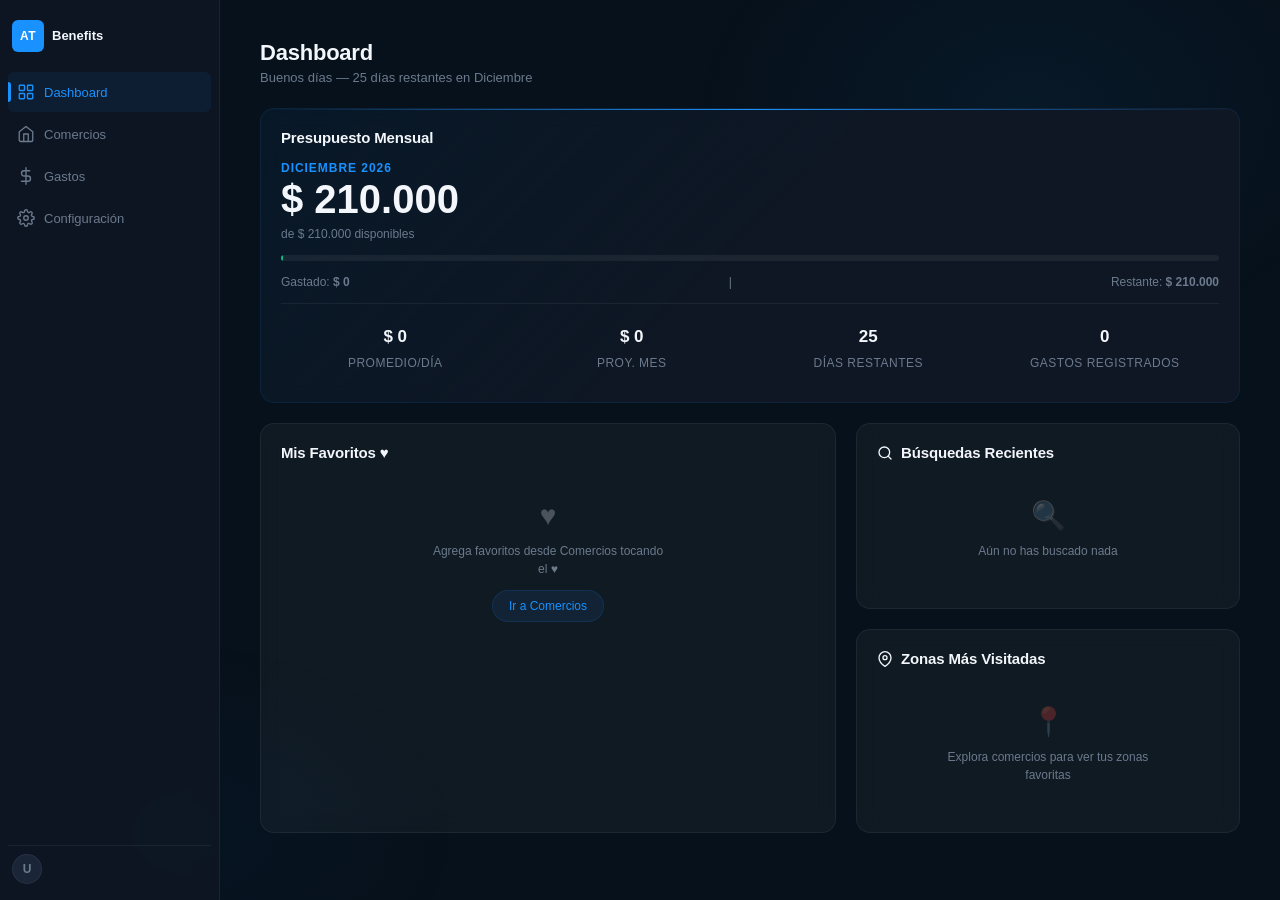
==== index.html @ c9178f37 "feat: unified layout + internal composition improvements - Global wrapper: .section__inner at 1600px" ====
<!DOCTYPE html>
<html lang="es" data-theme="dark">
<head>
<meta charset="UTF-8">
<meta name="viewport" content="width=device-width, initial-scale=1.0">
<title>ATT Benefit Program — Dashboard</title>
<meta name="description" content="Directorio de comercios y control de gastos del programa de beneficios AT&T Argentina — EdenRed">
<meta name="theme-color" content="#07111B">
<meta name="color-scheme" content="dark light">

<!-- CSS -->
<link rel="stylesheet" href="css/variables.css?v=14">
<link rel="stylesheet" href="css/base.css?v=14">
<link rel="stylesheet" href="css/nav.css?v=11">
<link rel="stylesheet" href="css/comercios.css?v=14">
<link rel="stylesheet" href="css/dashboard.css?v=18">
<link rel="stylesheet" href="css/gastos.css?v=19">
<link rel="stylesheet" href="css/config.css?v=19">
</head>
<body>

<!-- Skip Link -->
<a href="#main-content" class="sr-only" style="position:absolute;top:-40px;left:0;background:var(--accent);color:#fff;padding:8px 16px;z-index:1000;border-radius:0 0 8px 0;transition:top .2s" onfocus="this.style.top='0'" onblur="this.style.top='-40px'">Saltar al contenido</a>

<!-- ======== TOP NAVIGATION ======== -->
<header id="top-nav" class="top-nav" role="banner"></header>

<!-- ======== MAIN CONTENT ======== -->
<main id="main-content" class="main-content">

  <!-- ======== SECTION: DASHBOARD ======== -->
  <section id="section-dashboard" class="section fade-hide" role="tabpanel" aria-label="Dashboard">
    <div class="section__inner" id="dashboard-content">
      <!-- Rendered by dashboard.js -->
    </div>
  </section>

  <!-- ======== SECTION: COMERCIOS ======== -->
  <section id="section-comercios" class="section fade-hide" role="tabpanel" aria-label="Comercios">
    <div class="section__inner" id="comercios-content">
      <!-- Rendered by comercios.js -->
    </div>
  </section>

  <!-- ======== SECTION: GASTOS ======== -->
  <section id="section-gastos" class="section fade-hide" role="tabpanel" aria-label="Gastos">
    <div class="section__inner" id="gastos-content">
      <!-- Rendered by gastos.js -->
    </div>
  </section>

  <!-- ======== SECTION: CONFIG ======== -->
  <section id="section-config" class="section fade-hide" role="tabpanel" aria-label="Configuración">
    <div class="section__inner" id="config-content">
      <!-- Rendered by config.js -->
    </div>
  </section>

</main>

<!-- Toast container -->
<div id="toast-container" class="toast-container" role="status" aria-live="polite"></div>

<!-- ======== SCRIPTS (order matters) ======== -->
<!-- Data -->
<script src="js/data.js?v=5"></script>
<!-- Utilities -->
<script src="js/utils/storage.js?v=5"></script>
<script src="js/utils/dom.js?v=5"></script>
<!-- Core -->
<script src="js/i18n.js?v=5"></script>
<script src="js/store.js?v=5"></script>
<script src="js/router.js?v=5"></script>
<!-- Components -->
<script src="js/components/nav.js?v=7"></script>
<script src="js/components/comercios.js?v=11"></script>
<script src="js/components/dashboard.js?v=8"></script>
<script src="js/components/gastos.js?v=7"></script>
<script src="js/components/config.js?v=9"></script>

<!-- ======== BOOT ======== -->
<script>
(function boot() {
  'use strict';

  // Apply persisted theme
  const settings = AppStore.get('settings') || {};
  if (settings.theme) {
    document.documentElement.dataset.theme = settings.theme;
  }
  if (settings.language && window.I18N) {
    I18N.setLanguage(settings.language);
  }

  // Render navigation
  NavComponent.render();

  // Register route enter callbacks
  AppRouter.onRouteChange((route) => {
    NavComponent.updateActive(route);
    AppStore.set('currentRoute', route);
  });

  // Initialize each section when entered
  const initialized = {};

  AppRouter.onRouteChange((route) => {
    if (!initialized[route]) {
      initialized[route] = true;
      switch (route) {
        case 'dashboard':
          if (window.DashboardComponent) DashboardComponent.init();
          break;
        case 'comercios':
          if (window.ComerciosComponent) ComerciosComponent.init();
          break;
        case 'gastos':
          if (window.GastosComponent) GastosComponent.init();
          break;
        case 'config':
          if (window.ConfigComponent) ConfigComponent.init();
          break;
      }
    } else {
      // Re-render on subsequent visits
      switch (route) {
        case 'dashboard':
          if (window.DashboardComponent) DashboardComponent.refresh();
          break;
        case 'comercios':
          if (window.ComerciosComponent) ComerciosComponent.refresh();
          break;
        case 'gastos':
          if (window.GastosComponent) GastosComponent.refresh();
          break;
      }
    }
  });

  // Initialize router (triggers first route)
  AppRouter.init();

  // Keyboard shortcuts
  document.addEventListener('keydown', (e) => {
    // "/" to focus search (only in comercios)
    if (e.key === '/' && document.activeElement.tagName !== 'INPUT' && document.activeElement.tagName !== 'TEXTAREA') {
      if (AppRouter.getCurrentRoute() === 'comercios') {
        e.preventDefault();
        const searchInput = document.getElementById('com-search-input');
        if (searchInput) searchInput.focus();
      }
    }
    // Escape to blur and clear search
    if (e.key === 'Escape') {
      if (document.activeElement.tagName === 'INPUT') {
        document.activeElement.blur();
      }
    }
  });
})();
</script>

</body>
</html>
---- css/variables.css ----
/* ==========================================================================
   variables.css - Design Tokens & Theme System
   AT&T Benefits Dashboard — Enterprise Navy Premium
   ========================================================================== */

:root {
  /* ---------- Backgrounds & Surfaces (Navy Dark) ---------- */
  --bg: #07111B;
  --surface: #0F1724;
  --surface2: #131D2E;
  --surface3: #1A2538;

  /* ---------- Glassmorphism (subtle) ---------- */
  --glass-blur: blur(10px);
  --glass-bg: rgba(255, 255, 255, 0.04);
  --glass-border: rgba(255, 255, 255, 0.08);
  --glass-shadow: 0 4px 16px rgba(0, 0, 0, 0.3);

  /* Borders / Outlines */
  --border: rgba(255, 255, 255, 0.06);
  --border-hover: rgba(255, 255, 255, 0.12);

  /* ---------- Text & Contrast ---------- */
  --text: #F3F7FB;
  --text2: #9AA8B8;
  --text3: #6B7A8D;
  --text-muted: #6B7A8D;
  --accent-text: #ffffff;

  /* ---------- Brand Accents ---------- */
  --att-blue: #1992FF;
  --accent: #1992FF;
  --accent2: #0D6FCC;
  --accent-glow: rgba(25, 146, 255, 0.15);
  --accent-gradient: linear-gradient(135deg, #1992FF, #0D6FCC);

  --banana: #FDE047;

  /* Semantic Colors */
  --gastro: #ff6b35;
  --compras: #10b981;
  --gastro-bg: rgba(255, 107, 53, 0.10);
  --compras-bg: rgba(16, 185, 129, 0.10);
  --danger-bg: rgba(239, 68, 68, 0.08);

  /* ---------- Categorías JS (no tocar) ---------- */
  --cat0: #3b82f6; --cat1: #f97316; --cat2: #eab308;
  --cat3: #06b6d4; --cat4: #ef4444; --cat5: #8b5cf6;
  --cat6: #ec4899; --cat7: #14b8a6; --cat8: #f59e0b;
  --cat9: #6366f1; --cat10:#10b981; --cat11:#f43f5e;
  --cat12:#0ea5e9;

  /* ---------- Typography ---------- */
  --font: Inter, 'Segoe UI', Roboto, Arial, sans-serif;
  --font-display: Inter, 'Segoe UI', Roboto, Arial, sans-serif;
  --mono: 'SF Mono', 'Cascadia Code', 'Consolas', monospace;

  /* Font Sizes */
  --text-xs: 0.75rem;
  --text-sm: 0.8125rem;
  --text-base: 0.9375rem;
  --text-lg: 1.0625rem;
  --text-xl: 1.1875rem;
  --text-2xl: 1.375rem;

  /* Font Weights */
  --weight-normal: 400;
  --weight-medium: 500;
  --weight-semibold: 600;
  --weight-bold: 700;

  /* Line Heights */
  --leading-tight: 1.2;
  --leading-normal: 1.5;
  --leading-relaxed: 1.625;

  /* ---------- Layout & Spacing ---------- */
  --max-content: 1600px;
  --nav-height: 56px;
  --z-nav: 50;
  --danger: #ef4444;
  --gap-xs: 4px;
  --gap-sm: 8px;
  --gap: 12px;
  --gap-md: 20px;
  --gap-lg: 28px;
  --gap-xl: 40px;

  /* Radius */
  --radius-xs: 4px;
  --radius-sm: 6px;
  --radius: 10px;
  --radius-lg: 14px;
  --radius-xl: 20px;
  --radius-full: 9999px;

  /* Shadows — simplified, single-layer */
  --shadow-sm: 0 1px 4px rgba(0,0,0,0.2);
  --shadow: 0 2px 10px rgba(0,0,0,0.25);
  --shadow-md: 0 4px 16px rgba(0,0,0,0.3);
  --shadow-lg: 0 8px 24px rgba(0,0,0,0.35);
  --shadow-accent: 0 0 16px rgba(25,146,255,0.15);

  /* Glass — refined */
  --glass-bg-hover: rgba(255, 255, 255, 0.07);
  --glass-border-accent: rgba(25, 146, 255, 0.25);
  --glass-glow: 0 0 16px rgba(25,146,255,0.08);
  --inner-glow: inset 0 1px 0 rgba(255,255,255,0.05);

  /* ---------- Animations & Transitions ---------- */
  --transition-fast: 120ms ease;
  --transition: 200ms cubic-bezier(0.16, 1, 0.3, 1);
  --transition-slow: 350ms cubic-bezier(0.16, 1, 0.3, 1);
  --duration: 200ms;
  --duration-slow: 350ms;
  --ease: cubic-bezier(0.16, 1, 0.3, 1);
  --ease-out: cubic-bezier(0, 0, 0.2, 1);
  --shadow-glow: 0 0 12px rgba(25, 146, 255, 0.12);

  /* ---------- Scrollbar ---------- */
  --scrollbar-w: 5px;
  --scrollbar-track: transparent;
  --scrollbar-thumb: var(--border);
  --scrollbar-thumb-hover: var(--border-hover);

  /* ---------- Sidebar Nav ---------- */
  --nav-width: 220px;
  --nav-width-sm: 64px;
}

/* ── Light Theme Overrides ──────────────────────────────────────── */
[data-theme="light"] {
  /* Backgrounds — fondo gris azulado medio, no blanco puro */
  --bg: #e8edf4;
  --surface: #ffffff;
  --surface2: #f2f5f9;
  --surface3: #e2e7ef;

  /* Glass — cards sólidas blancas con bordes visibles */
  --glass-bg: rgba(255, 255, 255, 0.98);
  --glass-border: rgba(0, 0, 0, 0.10);
  --glass-shadow: 0 2px 12px rgba(0, 0, 0, 0.10);

  /* Borders — suficiente contraste para separar elementos */
  --border: rgba(0, 0, 0, 0.11);
  --border-hover: rgba(0, 0, 0, 0.22);

  /* Text — máximo contraste */
  --text: #0a1220;
  --text2: #2d3d52;
  --text3: #6b7a8d;
  --text-muted: #5a6a7d;
  --accent-text: #ffffff;

  /* Semantic chips con más saturación en light */
  --gastro-bg: rgba(255, 107, 53, 0.12);
  --compras-bg: rgba(16, 185, 129, 0.12);
  --danger-bg: rgba(239, 68, 68, 0.08);

  /* Scrollbar */
  --scrollbar-thumb: rgba(0, 0, 0, 0.18);
  --scrollbar-thumb-hover: rgba(0, 0, 0, 0.30);

  /* Shadows — más pronunciadas en light para dar profundidad */
  --shadow-sm: 0 1px 4px rgba(0,0,0,0.09), 0 0 0 1px rgba(0,0,0,0.04);
  --shadow: 0 2px 12px rgba(0,0,0,0.10), 0 0 0 1px rgba(0,0,0,0.04);
  --shadow-md: 0 4px 20px rgba(0,0,0,0.12), 0 0 0 1px rgba(0,0,0,0.05);
  --shadow-lg: 0 8px 32px rgba(0,0,0,0.14), 0 0 0 1px rgba(0,0,0,0.05);
  --shadow-accent: 0 0 16px rgba(25,146,255,0.20);

  /* Glow reducido en light */
  --accent-glow: rgba(25, 146, 255, 0.12);
  --glass-glow: 0 0 12px rgba(25,146,255,0.06);

  /* Active/selected states — más visibles en light */
  --glass-bg-hover: rgba(25, 146, 255, 0.08);
  --glass-border-accent: rgba(25, 146, 255, 0.35);
}
---- css/base.css ----
/* ==========================================================================
   base.css - Reset, Typography, Utilities & Global Components
   AT&T Benefits Dashboard — Enterprise Navy
   ========================================================================== */

/* ---------- Reset & Box Model ---------- */
*,
*::before,
*::after {
  box-sizing: border-box;
  margin: 0;
  padding: 0;
}

html {
  -webkit-text-size-adjust: 100%;
  -moz-text-size-adjust: 100%;
  text-size-adjust: 100%;
  scroll-behavior: smooth;
  -webkit-font-smoothing: antialiased;
  -moz-osx-font-smoothing: grayscale;
}

body {
  font-family: var(--font);
  font-size: var(--text-base);
  line-height: var(--leading-normal);
  color: var(--text);
  background: var(--bg);
  min-height: 100vh;
  overflow-x: hidden;
  transition: background-color var(--transition-slow), color var(--transition-slow);
  position: relative;
}

/* Subtle ambient depth — navy tone, not aggressive */
body::before {
  content: '';
  position: fixed;
  top: -15%;
  right: -8%;
  width: 55vw;
  height: 55vh;
  background: radial-gradient(ellipse at center, rgba(25,146,255,0.06) 0%, transparent 68%);
  pointer-events: none;
  z-index: 0;
}

body::after {
  content: '';
  position: fixed;
  bottom: -15%;
  left: -8%;
  width: 45vw;
  height: 45vh;
  background: radial-gradient(ellipse at center, rgba(13,111,204,0.04) 0%, transparent 68%);
  pointer-events: none;
  z-index: 0;
}

[data-theme="light"] body::before { background: radial-gradient(ellipse at center, rgba(25,146,255,0.03) 0%, transparent 68%); }
[data-theme="light"] body::after  { background: none; }

img,
svg,
video,
canvas {
  display: block;
  max-width: 100%;
  height: auto;
}

a {
  color: var(--accent);
  text-decoration: none;
  transition: color var(--transition);
}

a:hover {
  color: var(--accent2);
}

button,
input,
select,
textarea {
  font: inherit;
  color: inherit;
  border: none;
  outline: none;
  background: none;
}

button {
  cursor: pointer;
  -webkit-tap-highlight-color: transparent;
  transition: all var(--transition);
}

ul,
ol {
  list-style: none;
}

::selection {
  background: var(--accent);
  color: #fff;
}

/* ---------- Scrollbar Styling ---------- */
::-webkit-scrollbar {
  width: var(--scrollbar-w);
  height: var(--scrollbar-w);
}

::-webkit-scrollbar-track {
  background: var(--scrollbar-track);
}

::-webkit-scrollbar-thumb {
  background: var(--scrollbar-thumb);
  border-radius: var(--radius-full);
  transition: background var(--transition);
}

::-webkit-scrollbar-thumb:hover {
  background: var(--scrollbar-thumb-hover);
}

* {
  scrollbar-width: thin;
  scrollbar-color: var(--scrollbar-thumb) var(--scrollbar-track);
}

/* ---------- Typography Hierarchy ---------- */
h1, h2, h3, h4, h5, h6 {
  font-family: var(--font-display);
  font-weight: var(--weight-semibold);
  line-height: var(--leading-tight);
  color: var(--text);
  letter-spacing: -0.01em;
}

h1 { font-size: var(--text-2xl); }
h2 { font-size: var(--text-xl); }
h3 { font-size: var(--text-lg); }
h4 { font-size: var(--text-base); }

p {
  color: var(--text-muted);
  line-height: var(--leading-normal);
}

small {
  font-size: var(--text-xs);
  color: var(--text-muted);
  opacity: 0.8;
}

/* ---------- Glassmorphism & Cards ---------- */
.glass-panel {
  background: var(--glass-bg);
  backdrop-filter: var(--glass-blur);
  -webkit-backdrop-filter: var(--glass-blur);
  border: 1px solid var(--glass-border);
  box-shadow: var(--glass-shadow);
  border-radius: var(--radius-lg);
}

/* ---------- Layout Utilities ---------- */
.main-content {
  position: relative;
  display: flex;
  flex-direction: column;
  flex: 1;
  min-width: 0;
  min-height: 100vh;
  padding-left: var(--nav-width);
  padding-top: var(--gap-md);
  padding-bottom: var(--gap-xl);
}

.container, .section__inner {
  width: 100%;
  max-width: var(--max-content);
  margin: 0 auto;
  padding: var(--gap-md) var(--gap-xl);
}

.flex { display: flex; }
.flex-col { flex-direction: column; }
.flex-wrap { flex-wrap: wrap; }
.items-center { align-items: center; }
.justify-center { justify-content: center; }
.justify-between { justify-content: space-between; }
.gap-xs { gap: var(--gap-xs); }
.gap-sm { gap: var(--gap-sm); }
.gap { gap: var(--gap); }
.gap-md { gap: var(--gap-md); }
.gap-lg { gap: var(--gap-lg); }
.gap-xl { gap: var(--gap-xl); }

/* ---------- Utility Classes ---------- */
.truncate {
  overflow: hidden;
  text-overflow: ellipsis;
  white-space: nowrap;
}

.line-clamp-2 {
  display: -webkit-box;
  -webkit-line-clamp: 2;
  line-clamp: 2;
  -webkit-box-orient: vertical;
  overflow: hidden;
}

.hidden {
  display: none !important;
}

.sr-only {
  position: absolute;
  width: 1px;
  height: 1px;
  padding: 0;
  margin: -1px;
  overflow: hidden;
  clip: rect(0, 0, 0, 0);
  white-space: nowrap;
  border: 0;
}

/* Smooth section transitions */
.fade-hide {
  opacity: 0;
  pointer-events: none;
  visibility: hidden;
  position: absolute;
  top: 0;
  left: 0;
  width: 100%;
  transition: opacity var(--duration) var(--ease), visibility 0s linear var(--duration);
}

.fade-show {
  opacity: 1;
  pointer-events: auto;
  visibility: visible;
  position: relative;
  animation: routeEnter var(--duration) var(--ease) both;
}

@keyframes routeEnter {
  from { opacity: 0; transform: translateY(5px); }
  to   { opacity: 1; transform: translateY(0); }
}

/* ---------- Buttons ---------- */
.btn-primary {
  background: var(--accent);
  color: #fff;
  padding: 10px 20px;
  border-radius: var(--radius-sm);
  font-weight: var(--weight-semibold);
  font-size: var(--text-sm);
  transition: all var(--transition);
}

.btn-primary:hover {
  background: var(--accent2);
  box-shadow: var(--shadow-accent);
}

/* ---------- Focus Styles ---------- */
:focus-visible {
  outline: 2px solid var(--accent);
  outline-offset: 2px;
  border-radius: var(--radius-xs);
}

:focus:not(:focus-visible) {
  outline: none;
}

/* ---------- Tablet sidebar (icon-only) ---------- */
@media (max-width: 768px) {
  .main-content {
    padding-left: var(--nav-width-sm);
  }
}

/* ---------- Mobile: bottom nav — no left padding ---------- */
@media (max-width: 480px) {
  .main-content {
    padding-left: 0;
    padding-top: var(--gap-md);
    padding-bottom: 80px;
  }

  .section__inner {
    padding: var(--gap-md) var(--gap-sm);
  }
}

/* ---------- Animations ---------- */
.fade-in {
  animation: fadeIn var(--duration-slow) var(--ease) both;
}

@keyframes fadeIn {
  from {
    opacity: 0;
    transform: translateY(6px);
  }
  to {
    opacity: 1;
    transform: translateY(0);
  }
}
---- css/nav.css ----
/* ==========================================================================
   nav.css — Sidebar Navigation
   AT&T Benefits Dashboard
   Desktop: fixed left sidebar | Mobile (≤480px): bottom nav bar
   ========================================================================== */

/* ── Base Sidebar (Desktop ≥481px) ───────────────────────────────────────── */

.nav {
  position: fixed;
  top: 0;
  left: 0;
  bottom: 0;
  width: var(--nav-width);
  background: var(--surface);
  border-right: 1px solid var(--border);
  z-index: var(--z-nav);
  display: flex;
  flex-direction: column;
  align-items: stretch;
  padding: var(--gap-md) var(--gap-sm) var(--gap-sm);
  transition: background-color var(--transition-slow), border-color var(--transition-slow);
  overflow: hidden;
}

@supports (backdrop-filter: blur(10px)) {
  .nav {
    background: color-mix(in srgb, var(--surface) 90%, transparent);
    backdrop-filter: blur(10px);
    -webkit-backdrop-filter: blur(10px);
  }
}


/* ── Brand / Logo ────────────────────────────────────────────────────────── */

.nav__brand {
  display: flex;
  align-items: center;
  gap: var(--gap-sm);
  padding: 0 var(--gap-xs);
  margin-bottom: var(--gap-md);
  flex-shrink: 0;
}

.nav__logo {
  width: 32px;
  height: 32px;
  border-radius: var(--radius-sm);
  background: var(--accent);
  color: #fff;
  display: flex;
  align-items: center;
  justify-content: center;
  font-weight: var(--weight-bold);
  font-size: var(--text-xs);
  letter-spacing: 0.5px;
  line-height: 1;
  user-select: none;
  flex-shrink: 0;
}

.nav__title {
  font-size: var(--text-sm);
  font-weight: var(--weight-semibold);
  color: var(--text);
  white-space: nowrap;
  overflow: hidden;
  text-overflow: ellipsis;
}


/* ── Nav Items (vertical list) ───────────────────────────────────────────── */

.nav__items {
  display: flex;
  flex-direction: column;
  gap: 2px;
  flex: 1;
}

.nav__item {
  display: flex;
  flex-direction: row;
  align-items: center;
  gap: var(--gap-sm);
  padding: 10px var(--gap-sm);
  border-radius: var(--radius-sm);
  color: var(--text3);
  position: relative;
  transition: color var(--transition), background-color var(--transition);
  text-decoration: none;
  user-select: none;
  -webkit-tap-highlight-color: transparent;
  white-space: nowrap;
  overflow: hidden;
}

.nav__item:hover {
  color: var(--text2);
  background: rgba(255, 255, 255, 0.04);
}

/* Icon */
.nav__item-icon {
  width: 20px;
  height: 20px;
  display: flex;
  align-items: center;
  justify-content: center;
  flex-shrink: 0;
}

.nav__item-icon svg {
  width: 18px;
  height: 18px;
  stroke: currentColor;
  fill: none;
  stroke-width: 1.8;
}

/* Label */
.nav__item-label {
  font-size: var(--text-sm);
  font-weight: var(--weight-medium);
  line-height: 1;
}

/* Active state */
.nav__item.active {
  color: var(--accent);
  background: rgba(25, 146, 255, 0.08);
}

/* Active left indicator */
.nav__item.active::before {
  content: '';
  position: absolute;
  left: 0;
  top: 50%;
  transform: translateY(-50%);
  width: 3px;
  height: 20px;
  background: var(--accent);
  border-radius: 0 var(--radius-full) var(--radius-full) 0;
}

/* Badge / notification dot */
.nav__item-badge {
  position: absolute;
  top: 8px;
  right: 8px;
  width: 7px;
  height: 7px;
  background: var(--danger);
  border-radius: 50%;
  border: 2px solid var(--surface);
}


/* ── Actions (avatar at bottom) ──────────────────────────────────────────── */

.nav__actions {
  display: flex;
  align-items: center;
  padding: var(--gap-sm) var(--gap-xs);
  border-top: 1px solid var(--border);
  margin-top: var(--gap-sm);
  flex-shrink: 0;
}

.nav__avatar {
  width: 30px;
  height: 30px;
  border-radius: 50%;
  background: var(--surface3);
  border: 1px solid var(--border);
  display: flex;
  align-items: center;
  justify-content: center;
  color: var(--text3);
  font-size: var(--text-xs);
  font-weight: var(--weight-semibold);
  cursor: pointer;
  transition: border-color var(--transition);
  overflow: hidden;
  flex-shrink: 0;
}

.nav__avatar:hover {
  border-color: var(--accent);
}

.nav__avatar img {
  width: 100%;
  height: 100%;
  object-fit: cover;
}


/* ── Tablet sidebar (481–768px): icon-only ───────────────────────────────── */

@media (max-width: 768px) {
  .nav {
    width: var(--nav-width-sm);
    padding: var(--gap-md) var(--gap-xs) var(--gap-xs);
  }

  .nav__title {
    display: none;
  }

  .nav__brand {
    justify-content: center;
    padding: 0;
    margin-bottom: var(--gap-md);
  }

  .nav__item {
    justify-content: center;
    padding: 10px 0;
  }

  .nav__item-label {
    display: none;
  }

  .nav__item.active::before {
    left: 0;
    height: 16px;
  }

  .nav__actions {
    justify-content: center;
    padding: var(--gap-sm) 0;
  }
}


/* ── Mobile bottom nav (≤480px) ──────────────────────────────────────────── */

@media (max-width: 480px) {
  .nav {
    /* Switch to bottom bar */
    top: auto;
    bottom: 0;
    left: 0;
    right: 0;
    width: 100%;
    height: auto;
    flex-direction: row;
    align-items: stretch;
    padding: 6px 0 env(safe-area-inset-bottom, 6px);
    border-right: none;
    border-top: 1px solid var(--border);
    border-radius: var(--radius-lg) var(--radius-lg) 0 0;
    background: color-mix(in srgb, var(--surface) 92%, transparent);
    backdrop-filter: blur(12px);
    -webkit-backdrop-filter: blur(12px);
    box-shadow: 0 -2px 12px rgba(0, 0, 0, 0.25);
    justify-content: center;
  }

  .nav__brand,
  .nav__actions {
    display: none;
  }

  .nav__items {
    flex-direction: row;
    justify-content: space-around;
    align-items: stretch;
    width: 100%;
    gap: 0;
  }

  .nav__item {
    flex: 1;
    flex-direction: column;
    align-items: center;
    justify-content: center;
    gap: 3px;
    padding: 6px 4px;
    min-height: 44px;
    border-radius: var(--radius-sm);
  }

  .nav__item-label {
    display: block;
    font-size: 10px;
    font-weight: var(--weight-medium);
    line-height: 1;
  }

  .nav__item-icon {
    width: 20px;
    height: 20px;
  }

  .nav__item-icon svg {
    width: 20px;
    height: 20px;
  }

  .nav__item.active {
    background: rgba(25, 146, 255, 0.08);
    border-radius: var(--radius-sm);
  }

  /* Replace left bar with top bar on mobile nav */
  .nav__item.active::before {
    left: 50%;
    top: 0;
    transform: translateX(-50%);
    width: 24px;
    height: 2px;
    border-radius: 0 0 var(--radius-full) var(--radius-full);
  }
}

/* ── Light Theme: nav item active más visible ─────────────────────────── */

[data-theme="light"] .nav__item.active {
  background: rgba(25, 146, 255, 0.10);
  border-color: rgba(25, 146, 255, 0.20);
}
---- css/comercios.css ----
/* ==========================================================================
   comercios.css — Commerce Explorer Section
   AT&T Benefits Dashboard — Enterprise Navy
   Architecture: Header → SearchBar → FilterBar → ActiveChips → Table → Pagination
   ========================================================================== */

/* ── Header ─────────────────────────────────────────────────────────────── */

.com-hdr {
  display: flex;
  align-items: flex-start;
  justify-content: space-between;
  gap: var(--gap);
  margin-bottom: var(--gap-md);
  flex-wrap: wrap;
}

.com-hdr__text {
  display: flex;
  flex-direction: column;
  gap: 2px;
}

.com-hdr__title {
  font-size: var(--text-2xl);
  font-weight: var(--weight-semibold);
  color: var(--text);
  line-height: var(--leading-tight);
  letter-spacing: -0.01em;
}

.com-hdr__sub {
  font-size: var(--text-sm);
  color: var(--text-muted);
  line-height: var(--leading-normal);
}

.com-hdr__stats {
  display: flex;
  align-items: center;
  gap: var(--gap-sm);
  font-size: var(--text-xs);
  color: var(--text-muted);
  flex-shrink: 0;
  padding-top: 4px;
}

.com-hdr__stat strong {
  color: var(--text);
  font-weight: var(--weight-semibold);
  font-variant-numeric: tabular-nums;
}

.com-hdr__sep {
  color: var(--text3);
  user-select: none;
}

/* ── Search Bar ──────────────────────────────────────────────────────────── */

.com-searchbar {
  margin-bottom: var(--gap-md);
}

.com-searchbar__wrap {
  position: relative;
}

.com-searchbar__icon {
  position: absolute;
  left: 14px;
  top: 50%;
  transform: translateY(-50%);
  color: var(--text3);
  pointer-events: none;
  flex-shrink: 0;
}

.com-searchbar__input {
  width: 100%;
  height: 44px;
  padding: 0 44px;
  background: var(--surface2);
  border: 1px solid var(--border);
  border-radius: var(--radius);
  font-size: var(--text-sm);
  color: var(--text);
  transition: border-color var(--transition), box-shadow var(--transition);
}

.com-searchbar__input::placeholder {
  color: var(--text3);
}

.com-searchbar__input:hover {
  border-color: var(--border-hover);
}

.com-searchbar__input:focus {
  outline: none;
  border-color: var(--accent);
  box-shadow: 0 0 0 3px rgba(25, 146, 255, 0.12);
}

.com-searchbar__clear {
  position: absolute;
  right: 10px;
  top: 50%;
  transform: translateY(-50%);
  width: 28px;
  height: 28px;
  display: flex;
  align-items: center;
  justify-content: center;
  border: none;
  background: transparent;
  border-radius: var(--radius-xs);
  color: var(--text3);
  cursor: pointer;
  font-size: 18px;
  line-height: 1;
  transition: color var(--transition-fast);
}

.com-searchbar__clear:hover {
  color: var(--text);
}

/* ── Filter Bar ──────────────────────────────────────────────────────────── */

.com-filterbar {
  display: flex;
  align-items: center;
  justify-content: space-between;
  gap: var(--gap);
  margin-bottom: var(--gap-sm);
  padding-bottom: var(--gap-sm);
  border-bottom: 1px solid var(--border);
  flex-wrap: wrap;
}

/* Rubro Tabs */

.com-rubro-tabs {
  display: flex;
  align-items: center;
  gap: 2px;
  flex-shrink: 0;
}

.com-rubro-tab {
  height: 32px;
  padding: 0 12px;
  border-radius: var(--radius-full);
  font-size: var(--text-sm);
  font-weight: var(--weight-medium);
  color: var(--text-muted);
  background: transparent;
  border: 1px solid transparent;
  cursor: pointer;
  white-space: nowrap;
  transition: all var(--transition-fast);
}

.com-rubro-tab:hover {
  color: var(--text);
  border-color: var(--border);
}

.com-rubro-tab--active {
  color: #fff;
  background: var(--accent);
  border-color: var(--accent);
}

.com-rubro-tab--active:hover {
  background: var(--accent2);
  border-color: var(--accent2);
}

/* Filter Bar Right (dropdowns) */

.com-filterbar__right {
  display: flex;
  align-items: center;
  gap: var(--gap-sm);
  flex-wrap: wrap;
}

.com-filterbar__clear {
  font-size: var(--text-xs);
  color: var(--text-muted);
  background: transparent;
  border: none;
  cursor: pointer;
  padding: 4px 6px;
  border-radius: var(--radius-xs);
  transition: color var(--transition-fast);
  white-space: nowrap;
}

.com-filterbar__clear:hover {
  color: var(--danger);
}

/* ── Dropdowns ───────────────────────────────────────────────────────────── */

.com-dd {
  position: relative;
}

.com-dd__trigger {
  height: 32px;
  padding: 0 10px;
  display: flex;
  align-items: center;
  gap: 5px;
  background: var(--surface2);
  border: 1px solid var(--border);
  border-radius: var(--radius-sm);
  font-size: var(--text-sm);
  font-weight: var(--weight-medium);
  color: var(--text-muted);
  cursor: pointer;
  white-space: nowrap;
  transition: all var(--transition-fast);
}

.com-dd__trigger:hover {
  border-color: var(--border-hover);
  color: var(--text);
}

.com-dd__trigger--on {
  color: var(--accent);
  border-color: rgba(25, 146, 255, 0.3);
}

.com-dd--open .com-dd__trigger {
  border-color: var(--accent);
  color: var(--text);
}

.com-dd__arrow {
  color: var(--text3);
  flex-shrink: 0;
  transition: transform var(--transition-fast);
}

.com-dd--open .com-dd__arrow {
  transform: rotate(180deg);
}

.com-dd__panel {
  position: absolute;
  top: calc(100% + 4px);
  right: 0;
  min-width: 220px;
  background: var(--surface2);
  border: 1px solid var(--border);
  border-radius: var(--radius);
  box-shadow: var(--shadow-md);
  z-index: 20;
  animation: ddFadeIn 120ms var(--ease) both;
}

.com-dd__panel--sm {
  min-width: 150px;
}

@keyframes ddFadeIn {
  from { opacity: 0; transform: translateY(-4px); }
  to   { opacity: 1; transform: translateY(0); }
}

.com-dd__search-row {
  padding: 8px;
  border-bottom: 1px solid var(--border);
}

.com-dd__search {
  width: 100%;
  height: 30px;
  padding: 0 10px;
  background: var(--surface3);
  border: 1px solid var(--border);
  border-radius: var(--radius-sm);
  font-size: var(--text-xs);
  color: var(--text);
  transition: border-color var(--transition-fast);
}

.com-dd__search::placeholder {
  color: var(--text3);
}

.com-dd__search:focus {
  outline: none;
  border-color: var(--accent);
}

.com-dd__list {
  max-height: 200px;
  overflow-y: auto;
  padding: 4px;
  scrollbar-width: thin;
  scrollbar-color: var(--border) transparent;
}

.com-dd__item {
  width: 100%;
  display: flex;
  align-items: center;
  gap: 8px;
  padding: 7px 10px;
  border-radius: var(--radius-xs);
  font-size: var(--text-sm);
  color: var(--text-muted);
  background: transparent;
  border: none;
  cursor: pointer;
  text-align: left;
  transition: all var(--transition-fast);
}

.com-dd__item:hover {
  background: rgba(25, 146, 255, 0.08);
  color: var(--text);
}

.com-dd__item--active {
  color: var(--accent);
  background: rgba(25, 146, 255, 0.06);
}

.com-dd__item--reset {
  color: var(--text3);
  font-style: italic;
  border-bottom: 1px solid var(--border);
  margin-bottom: 2px;
  border-radius: 0;
}

.com-dd__item--dim {
  opacity: 0.4;
}

.com-dd__item-name {
  flex: 1;
  min-width: 0;
  overflow: hidden;
  text-overflow: ellipsis;
  white-space: nowrap;
}

.com-dd__item-badge {
  font-size: var(--text-xs);
  color: var(--text3);
  font-variant-numeric: tabular-nums;
  flex-shrink: 0;
}

.com-dd__item-icon {
  font-size: 13px;
  flex-shrink: 0;
  line-height: 1;
}

/* ── Active Filter Chips ─────────────────────────────────────────────────── */

.com-active-filters {
  display: flex;
  flex-wrap: wrap;
  gap: 6px;
  margin-bottom: var(--gap-sm);
}

.com-chip {
  display: inline-flex;
  align-items: center;
  gap: 4px;
  padding: 4px 10px;
  background: rgba(25, 146, 255, 0.08);
  border: 1px solid rgba(25, 146, 255, 0.18);
  border-radius: var(--radius-full);
  font-size: var(--text-sm);
  font-weight: var(--weight-medium);
  color: var(--text);
  cursor: pointer;
  transition: all var(--transition-fast);
}

.com-chip:hover {
  background: rgba(25, 146, 255, 0.14);
}

.com-chip__x {
  color: var(--text3);
  font-size: 0.7rem;
  line-height: 1;
}

/* ── Results Bar ─────────────────────────────────────────────────────────── */

.com-results-bar {
  display: flex;
  align-items: center;
  gap: 6px;
  margin-bottom: var(--gap-sm);
  font-size: var(--text-sm);
  color: var(--text-muted);
}

.com-results-bar__count strong {
  color: var(--text);
  font-weight: var(--weight-semibold);
  font-variant-numeric: tabular-nums;
}

.com-results-bar__order {
  color: var(--text3);
}

/* ── Table ───────────────────────────────────────────────────────────────── */

.com-table {
  display: flex;
  flex-direction: column;
  gap: 2px;
}

.com-table__head {
  display: grid;
  grid-template-columns: 36px minmax(160px, 2fr) minmax(120px, 1fr) minmax(140px, 1fr) 80px;
  align-items: center;
  gap: var(--gap-sm);
  padding: 0 8px;
  margin-bottom: 4px;
}

.com-table__th {
  font-size: var(--text-xs);
  font-weight: var(--weight-semibold);
  color: var(--text3);
  text-transform: uppercase;
  letter-spacing: 0.06em;
}

.com-table__th--icon {
  /* icon column header — empty but reserves space */
}

.com-table__th--loc {
  /* location column */
}

.com-table__th--cat {
  /* category column */
}

.com-table__th--actions {
  text-align: right;
}

/* ── Rows ────────────────────────────────────────────────────────────────── */

.com-row {
  display: grid;
  grid-template-columns: 36px minmax(160px, 2fr) minmax(120px, 1fr) minmax(140px, 1fr) 80px;
  align-items: center;
  gap: var(--gap-sm);
  padding: 8px;
  border-radius: var(--radius-sm);
  border: 1px solid transparent;
  transition: background var(--transition-fast), border-color var(--transition-fast);
}

.com-row:hover {
  background: rgba(25, 146, 255, 0.04);
  border-color: rgba(25, 146, 255, 0.08);
}

.com-row--fav {
  border-left: 2px solid rgba(239, 68, 68, 0.5);
}

.com-row__icon {
  width: 32px;
  height: 32px;
  border-radius: var(--radius-xs);
  display: flex;
  align-items: center;
  justify-content: center;
  font-size: 14px;
  flex-shrink: 0;
  line-height: 1;
}

.com-row__main {
  flex: 1;
  min-width: 0;
}

.com-row__name {
  font-size: var(--text-sm);
  font-weight: var(--weight-medium);
  color: var(--text);
  overflow: hidden;
  text-overflow: ellipsis;
  white-space: nowrap;
  line-height: var(--leading-tight);
}

/* Mobile-only meta line (location + rubro inline under name) */
.com-row__meta-mobile {
  display: none;
  align-items: center;
  gap: 4px;
  margin-top: 2px;
  font-size: var(--text-xs);
  color: var(--text-muted);
  overflow: hidden;
}

.com-row__meta-mobile svg {
  flex-shrink: 0;
  opacity: 0.5;
}

/* Location column (desktop) */
.com-row__loc {
  display: flex;
  align-items: center;
  gap: 4px;
  font-size: var(--text-sm);
  color: var(--text2);
  min-width: 0;
  overflow: hidden;
  text-overflow: ellipsis;
  white-space: nowrap;
}

.com-row__loc svg {
  flex-shrink: 0;
  opacity: 0.5;
}

.com-row__loc span {
  overflow: hidden;
  text-overflow: ellipsis;
  white-space: nowrap;
}

/* Rubro inline pill (meta line) */
.com-row__rubro {
  display: inline-flex;
  align-items: center;
  padding: 1px 6px;
  border-radius: var(--radius-full);
  font-size: var(--text-xs);
  font-weight: var(--weight-semibold);
  text-transform: uppercase;
  letter-spacing: 0.04em;
  line-height: 1.4;
  flex-shrink: 0;
}

.com-row__rubro--0 {
  color: var(--gastro);
  background: var(--gastro-bg);
}

.com-row__rubro--1 {
  color: var(--compras);
  background: var(--compras-bg);
}

/* Category column */
.com-row__cat {
  display: flex;
  flex-direction: column;
  gap: 2px;
  min-width: 0;
}

/* Rubro badge (category column) — same pill style */
.com-row__rubro-badge {
  display: inline-flex;
  align-items: center;
  padding: 1px 6px;
  border-radius: var(--radius-full);
  font-size: 0.6rem;
  font-weight: var(--weight-semibold);
  text-transform: uppercase;
  letter-spacing: 0.04em;
  line-height: 1.4;
  width: fit-content;
}

.com-row__rubro-badge--0 {
  color: var(--gastro);
  background: var(--gastro-bg);
}

.com-row__rubro-badge--1 {
  color: var(--compras);
  background: var(--compras-bg);
}

.com-row__cat-name {
  font-size: var(--text-xs);
  color: var(--text-muted);
  overflow: hidden;
  text-overflow: ellipsis;
  white-space: nowrap;
}

/* Actions column */
.com-row__actions {
  display: flex;
  align-items: center;
  justify-content: flex-end;
  gap: 4px;
}

.com-row__fav {
  width: 26px;
  height: 26px;
  display: flex;
  align-items: center;
  justify-content: center;
  border: none;
  background: transparent;
  border-radius: 50%;
  color: var(--text3);
  cursor: pointer;
  font-size: 14px;
  line-height: 1;
  transition: color var(--transition-fast);
}

.com-row__fav:hover {
  color: #ef4444;
}

.com-row__fav--on {
  color: #ef4444;
}

.com-row__map {
  display: inline-flex;
  align-items: center;
  justify-content: center;
  padding: 4px 8px;
  background: rgba(25, 146, 255, 0.06);
  border-radius: var(--radius-full);
  color: var(--accent);
  text-decoration: none;
  transition: all var(--transition-fast);
}

.com-row__map:hover {
  background: var(--accent);
  color: #fff;
}

/* ── Pagination ──────────────────────────────────────────────────────────── */

.com-pager {
  display: flex;
  align-items: center;
  justify-content: space-between;
  gap: var(--gap);
  margin-top: var(--gap);
  padding-top: var(--gap-sm);
  border-top: 1px solid var(--border);
  flex-wrap: wrap;
}

.com-pager__info {
  font-size: var(--text-sm);
  color: var(--text3);
  font-variant-numeric: tabular-nums;
  white-space: nowrap;
}

.com-pager__btns {
  display: flex;
  align-items: center;
  gap: 2px;
}

.com-pager__btn {
  min-width: 30px;
  height: 30px;
  display: flex;
  align-items: center;
  justify-content: center;
  border-radius: var(--radius-xs);
  font-size: var(--text-sm);
  font-weight: var(--weight-medium);
  color: var(--text-muted);
  background: transparent;
  border: 1px solid var(--border);
  cursor: pointer;
  transition: all var(--transition-fast);
}

.com-pager__btn:hover {
  color: var(--text);
  border-color: var(--border-hover);
}

.com-pager__btn--active {
  color: #fff;
  background: var(--accent);
  border-color: var(--accent);
}

.com-pager__btn:disabled {
  opacity: 0.3;
  pointer-events: none;
}

.com-pager__ellipsis {
  font-size: var(--text-xs);
  color: var(--text3);
  padding: 0 4px;
  user-select: none;
}

/* ── Empty State ─────────────────────────────────────────────────────────── */

.com-empty {
  display: flex;
  flex-direction: column;
  align-items: center;
  justify-content: center;
  padding: var(--gap-lg) var(--gap-md);
  text-align: center;
  min-height: 120px;
}

.com-empty__icon {
  font-size: 28px;
  line-height: 1;
  margin-bottom: var(--gap);
  opacity: 0.25;
}

.com-empty__msg {
  font-size: var(--text-sm);
  color: var(--text-muted);
  margin-bottom: var(--gap-sm);
  max-width: 320px;
  line-height: var(--leading-normal);
}

.com-empty__reset {
  display: inline-flex;
  align-items: center;
  padding: 6px 16px;
  background: rgba(25, 146, 255, 0.08);
  border: 1px solid rgba(25, 146, 255, 0.15);
  border-radius: var(--radius-full);
  font-size: var(--text-xs);
  font-weight: var(--weight-medium);
  color: var(--accent);
  cursor: pointer;
  transition: all var(--transition-fast);
}

.com-empty__reset:hover {
  background: var(--accent);
  color: #fff;
  border-color: var(--accent);
}

/* ── Responsive ──────────────────────────────────────────────────────────── */

@media (max-width: 768px) {
  .com-hdr {
    flex-direction: column;
    gap: var(--gap-sm);
  }

  .com-hdr__stats {
    padding-top: 0;
  }

  .com-filterbar {
    flex-direction: column;
    align-items: flex-start;
  }

  .com-filterbar__right {
    flex-wrap: wrap;
  }

  .com-table__head {
    display: none;
  }

  .com-row {
    grid-template-columns: 36px 1fr 80px;
  }

  .com-row__loc {
    display: none;
  }

  .com-row__cat {
    display: none;
  }

  .com-row__meta-mobile {
    display: flex;
  }

  .com-dd__panel {
    right: auto;
    left: 0;
  }
}

@media (max-width: 480px) {
  .com-pager {
    flex-direction: column;
    align-items: center;
  }

  .com-rubro-tabs {
    flex-wrap: wrap;
  }
}

/* ── Light Theme: stronger active/selected states ─────────────────────── */

[data-theme="light"] .com-rubro-tab--active {
  box-shadow: 0 2px 8px rgba(25, 146, 255, 0.25);
}

[data-theme="light"] .com-dd__item--active {
  background: rgba(25, 146, 255, 0.14);
  font-weight: var(--weight-semibold);
}

[data-theme="light"] .com-chip {
  background: rgba(25, 146, 255, 0.12);
  border-color: rgba(25, 146, 255, 0.30);
}

/* ── Highlight Animation ──────────────────────────────────────────────── */

.com-row--highlight {
  animation: rowFlash 2.5s ease forwards;
}

@keyframes rowFlash {
  0%   { background: rgba(25,146,255,0.18); border-color: var(--accent); box-shadow: 0 0 0 2px rgba(25,146,255,0.3); }
  60%  { background: rgba(25,146,255,0.08); border-color: rgba(25,146,255,0.3); box-shadow: none; }
  100% { background: transparent; border-color: transparent; box-shadow: none; }
}
---- css/dashboard.css ----
/* ==========================================================================
   dashboard.css - Dashboard Section
   AT&T Benefits Dashboard — Enterprise Navy
   ========================================================================== */

/* ---------- Fade-in Keyframes ---------- */
@keyframes dashFadeIn {
  from { opacity: 0; transform: translateY(6px); }
  to { opacity: 1; transform: translateY(0); }
}

@keyframes heartPop {
  0%   { transform: scale(1); }
  50%  { transform: scale(1.2); }
  100% { transform: scale(1); }
}

/* ---------- Page Header ---------- */
.dash-header {
  margin-bottom: var(--gap-md);
}

.dash-header__title {
  font-size: var(--text-2xl);
  font-weight: var(--weight-semibold);
  color: var(--text);
  line-height: var(--leading-tight);
}

.dash-header__subtitle {
  font-size: var(--text-sm);
  color: var(--text-muted);
  margin-top: 2px;
}

/* ---------- Dashboard Grid ---------- */
.dash-grid {
  display: grid;
  grid-template-columns: repeat(auto-fit, minmax(300px, 1fr));
  gap: var(--gap-md);
}

.dash-grid__full {
  grid-column: 1 / -1;
}

.dash-grid > *:nth-child(1) { animation-delay: 0ms; }
.dash-grid > *:nth-child(2) { animation-delay: 50ms; }
.dash-grid > *:nth-child(3) { animation-delay: 100ms; }
.dash-grid > *:nth-child(4) { animation-delay: 150ms; }

/* ---------- Generic Card ---------- */
.dash-card {
  background: var(--glass-bg);
  backdrop-filter: var(--glass-blur);
  -webkit-backdrop-filter: var(--glass-blur);
  border: 1px solid var(--border);
  border-radius: var(--radius-lg);
  padding: var(--gap-md);
  box-shadow: none;
  animation: dashFadeIn var(--duration-slow) var(--ease) both;
  transition: border-color var(--transition);
  position: relative;
  z-index: 1;
}

.dash-card:hover {
  border-color: var(--border-hover);
}

.dash-card__header {
  display: flex;
  align-items: center;
  justify-content: space-between;
  flex-wrap: wrap;
  gap: var(--gap-sm);
  margin-bottom: var(--gap);
}

.dash-card__title {
  font-size: var(--text-base);
  font-weight: var(--weight-semibold);
  color: var(--text);
  display: flex;
  align-items: center;
  gap: var(--gap-sm);
}

.dash-card__badge {
  font-size: var(--text-xs);
  color: var(--text-muted);
  font-weight: var(--weight-normal);
}

/* ---------- Budget Card ---------- */
.dash-budget {
  grid-column: 1 / -1;
  position: relative;
  overflow: hidden;
  background: linear-gradient(135deg, rgba(25,146,255,0.06) 0%, var(--surface) 50%);
  border-color: rgba(25, 146, 255, 0.1);
  box-shadow: none;
}

.dash-budget::before {
  content: '';
  position: absolute;
  top: 0;
  left: 0;
  right: 0;
  height: 1px;
  background: linear-gradient(90deg, transparent, var(--accent), transparent);
  border-radius: var(--radius-lg) var(--radius-lg) 0 0;
}

.dash-budget__month {
  font-size: var(--text-xs);
  font-weight: var(--weight-semibold);
  color: var(--accent);
  text-transform: uppercase;
  letter-spacing: 0.08em;
}

.dash-budget__amount {
  font-size: 2.5rem;
  font-weight: var(--weight-bold);
  color: var(--text);
  line-height: 1.1;
  font-variant-numeric: tabular-nums;
  margin-bottom: var(--gap-xs);
}

.dash-budget__sub {
  font-size: var(--text-xs);
  color: var(--text-muted);
  margin-bottom: var(--gap);
}

/* Progress bar */
.dash-progress {
  width: 100%;
  height: 6px;
  background: rgba(255,255,255,0.06);
  border-radius: var(--radius-full);
  overflow: hidden;
  margin-bottom: var(--gap);
}

.dash-progress__bar {
  height: 100%;
  border-radius: var(--radius-full);
  transition: width var(--duration-slow) var(--ease),
              background-color var(--transition);
  min-width: 2px;
}

.dash-progress__bar--green { background: #10B981; }
.dash-progress__bar--yellow { background: #F59E0B; }
.dash-progress__bar--red { background: #EF4444; }

/* Budget detail footer */
.dash-budget__detail {
  display: flex;
  align-items: center;
  justify-content: space-between;
  font-size: var(--text-xs);
  color: var(--text-muted);
  font-variant-numeric: tabular-nums;
}

/* ---------- Budget KPI Stats Row ---------- */
.dash-budget__stats {
  display: grid;
  grid-template-columns: repeat(auto-fit, minmax(120px, 1fr));
  gap: var(--gap-sm);
  margin-top: var(--gap);
  padding-top: var(--gap);
  border-top: 1px solid var(--border);
}

.dash-budget__stat {
  text-align: center;
  padding: var(--gap-sm) var(--gap-xs);
  background: transparent;
  border-radius: var(--radius-sm);
  border: none;
}

.dash-budget__stat-value {
  font-size: var(--text-lg);
  font-weight: var(--weight-bold);
  color: var(--text);
  display: block;
  font-variant-numeric: tabular-nums;
  margin-bottom: 2px;
}

.dash-budget__stat-label {
  font-size: var(--text-xs);
  color: var(--text3);
  text-transform: uppercase;
  letter-spacing: 0.5px;
}

/* ---------- Budget Stats Toggle (mobile only) ---------- */

.dash-budget__stats-toggle {
  display: none; /* hidden on desktop */
}

@media (max-width: 480px) {
  .dash-budget__stats-toggle {
    display: flex;
    align-items: center;
    justify-content: space-between;
    width: 100%;
    padding: 8px 0;
    background: none;
    border: none;
    border-top: 1px solid var(--border);
    margin-top: var(--gap-sm);
    color: var(--accent);
    font-size: var(--text-xs);
    font-weight: var(--weight-medium);
    cursor: pointer;
    letter-spacing: 0.02em;
  }

  .dash-budget__stats-toggle-arrow {
    transition: transform var(--transition);
    font-size: 0.75rem;
    opacity: 0.7;
  }
}

/* ---------- Favorites List ---------- */
.dash-fav-list {
  display: flex;
  flex-direction: column;
  gap: 4px;
  max-height: 300px;
  overflow-y: auto;
  padding-right: 4px;
}

.dash-fav-item {
  display: flex;
  align-items: center;
  gap: var(--gap);
  padding: var(--gap-sm) var(--gap);
  border-radius: var(--radius);
  cursor: pointer;
  background: transparent;
  border: 1px solid transparent;
  transition: all var(--transition-fast);
}

.dash-fav-item:hover {
  background: rgba(25,146,255,0.05);
  border-color: rgba(25,146,255,0.1);
}

.dash-fav-icon {
  width: 36px;
  height: 36px;
  border-radius: var(--radius-sm);
  display: flex;
  align-items: center;
  justify-content: center;
  font-size: 18px;
  flex-shrink: 0;
}

.dash-fav-info {
  flex: 1;
  min-width: 0;
}

.dash-fav-name {
  font-size: var(--text-sm);
  font-weight: var(--weight-medium);
  color: var(--text);
  overflow: hidden;
  text-overflow: ellipsis;
  white-space: nowrap;
}

.dash-fav-meta {
  font-size: var(--text-xs);
  color: var(--text-muted);
  overflow: hidden;
  text-overflow: ellipsis;
  white-space: nowrap;
  margin-top: 1px;
}

.dash-fav-remove {
  width: 26px;
  height: 26px;
  display: flex;
  align-items: center;
  justify-content: center;
  border-radius: var(--radius-xs);
  color: var(--text-muted);
  flex-shrink: 0;
  opacity: 0;
  cursor: pointer;
  transition: all var(--transition-fast);
}

.dash-fav-item:hover .dash-fav-remove { opacity: 1; }
.dash-fav-remove:hover { color: #EF4444; background: rgba(239, 68, 68, 0.1); }

/* ---------- Recent Searches ---------- */
.dash-search-list {
  display: flex;
  flex-wrap: wrap;
  gap: 6px;
}

.dash-search-chip {
  display: inline-flex;
  align-items: center;
  gap: 5px;
  padding: 5px 12px;
  border-radius: var(--radius-full);
  background: rgba(255,255,255,0.03);
  border: 1px solid var(--border);
  font-size: var(--text-xs);
  font-weight: var(--weight-medium);
  color: var(--text-muted);
  cursor: pointer;
  transition: all var(--transition);
}

.dash-search-chip:hover {
  color: var(--text);
  background: rgba(255,255,255,0.06);
  border-color: var(--accent);
}

.dash-search-chip svg {
  width: 12px;
  height: 12px;
  opacity: 0.5;
}

/* ---------- Most Visited Locations ---------- */
.dash-loc-list {
  display: flex;
  flex-direction: column;
  gap: 4px;
}

.dash-loc-item {
  display: flex;
  align-items: center;
  gap: var(--gap);
  padding: var(--gap-sm) var(--gap);
  border-radius: var(--radius);
  cursor: pointer;
  background: transparent;
  transition: all var(--transition-fast);
}

.dash-loc-item:hover {
  background: rgba(255,255,255,0.03);
}

.dash-loc-rank {
  width: 24px;
  height: 24px;
  border-radius: var(--radius-full);
  background: rgba(25, 146, 255, 0.1);
  color: var(--accent);
  display: flex;
  align-items: center;
  justify-content: center;
  font-size: 0.625rem;
  font-weight: var(--weight-bold);
  flex-shrink: 0;
}

.dash-loc-info {
  flex: 1;
  min-width: 0;
}

.dash-loc-name {
  font-size: var(--text-sm);
  font-weight: var(--weight-medium);
  color: var(--text);
}

.dash-loc-count {
  font-size: var(--text-xs);
  color: var(--text-muted);
  margin-top: 1px;
}

.dash-loc-visits {
  display: inline-flex;
  align-items: center;
  gap: 4px;
  padding: 3px 8px;
  border-radius: var(--radius-full);
  background: rgba(255,255,255,0.04);
  font-size: var(--text-xs);
  font-weight: var(--weight-medium);
  color: var(--text-muted);
  flex-shrink: 0;
}

/* ---------- Empty State ---------- */
.dash-empty {
  display: flex;
  flex-direction: column;
  align-items: center;
  justify-content: center;
  padding: var(--gap-lg) var(--gap-md);
  text-align: center;
  min-height: 100px;
}

.dash-empty__icon {
  font-size: 28px;
  line-height: 1;
  margin-bottom: var(--gap);
  opacity: 0.25;
}

.dash-empty__text {
  font-size: var(--text-xs);
  color: var(--text-muted);
  line-height: var(--leading-normal);
  max-width: 240px;
}

.dash-empty__btn {
  margin-top: var(--gap);
  padding: 6px 16px;
  border-radius: var(--radius-full);
  background: rgba(25, 146, 255, 0.08);
  border: 1px solid rgba(25, 146, 255, 0.15);
  color: var(--accent);
  font-size: var(--text-xs);
  font-weight: var(--weight-medium);
  cursor: pointer;
  transition: background var(--transition), color var(--transition);
}

.dash-empty__btn:hover {
  background: var(--accent);
  color: #fff;
}

/* ---------- Responsive ---------- */
@media (max-width: 768px) {
  .dash-grid {
    grid-template-columns: 1fr;
    gap: var(--gap);
  }
  .dash-budget__amount {
    font-size: 2rem;
  }
  .dash-card {
    padding: var(--gap);
  }
  .dash-budget__stats {
    grid-template-columns: repeat(2, 1fr);
    margin-top: var(--gap-sm);
    padding-top: var(--gap-sm);
  }
  .dash-header__title {
    font-size: var(--text-xl);
  }
  .dash-fav-remove { opacity: 1; }
}

@media (min-width: 769px) and (max-width: 1023px) {
  .dash-grid {
    grid-template-columns: repeat(2, 1fr);
    gap: var(--gap);
  }
  .dash-budget__amount { font-size: 2.25rem; }
}

@media (min-width: 1024px) {
  .dash-grid {
    grid-template-columns: 3fr 2fr;
  }

  /* Favorites spans both rows in left column */
  .dash-card[data-panel="favorites"] {
    grid-column: 1;
    grid-row: span 2;
  }

  /* Searches goes top-right */
  .dash-card[data-panel="searches"] {
    grid-column: 2;
  }

  /* Locations goes bottom-right */
  .dash-card[data-panel="locations"] {
    grid-column: 2;
  }
}

@media (max-width: 480px) {
  /* Budget stats: hidden by default, expanded via toggle */
  .dash-budget__stats {
    display: none;
  }

  .dash-budget__stats--open {
    display: grid !important;
  }
}

/* ---------- Collapsible Cards (mobile only) ---------- */
.dash-card__toggle-arrow {
  display: none;
}

@media (max-width: 480px) {
  .dash-card__header {
    cursor: pointer;
    user-select: none;
    -webkit-user-select: none;
    margin-bottom: 0;
  }

  .dash-card--open .dash-card__header {
    margin-bottom: var(--gap);
  }

  .dash-card__toggle-arrow {
    display: block;
    font-size: 0.7rem;
    opacity: 0.5;
    margin-left: auto;
    flex-shrink: 0;
    transition: transform var(--transition);
  }

  .dash-card--open .dash-card__toggle-arrow {
    transform: rotate(180deg);
  }

  .dash-card__body {
    display: none;
  }

  .dash-card--open .dash-card__body {
    display: block;
  }
}
---- css/gastos.css ----
/* ==========================================================================
   gastos.css - Expenses Section Styles
   AT&T Benefits Dashboard (Beneficios ATT)

   Depends on: variables.css (must be loaded first)
   Class names match JS-generated DOM exactly.
   ========================================================================== */


/* ---------- Layout ---------- */

.gastos {
  display: flex;
  flex-direction: column;
  gap: var(--gap-md);
}


/* ---------- Card Base ---------- */

.gastos__card {
  background: var(--glass-bg);
  backdrop-filter: var(--glass-blur);
  -webkit-backdrop-filter: var(--glass-blur);
  border: 1px solid var(--border);
  border-radius: var(--radius-lg);
  padding: var(--gap-md);
  box-shadow: var(--shadow-sm);
  transition: border-color var(--transition), box-shadow var(--transition);
}

.gastos__card:hover {
  border-color: var(--border-hover);
}

.gastos__card-title {
  font-size: var(--text-base);
  font-weight: var(--weight-semibold);
  color: var(--text);
  margin-bottom: var(--gap-md);
  display: flex;
  align-items: center;
  gap: var(--gap-sm);
}

.gastos__card-title .gastos__count {
  font-size: var(--text-sm);
  font-weight: var(--weight-normal);
  color: var(--text3);
  margin-left: auto;
}


/* ---------- Budget Card ---------- */

.gastos__budget {
  position: relative;
  overflow: hidden;
  background: linear-gradient(135deg, rgba(25,146,255,0.06) 0%, var(--surface) 60%);
  box-shadow: var(--shadow);
  border-color: rgba(25, 146, 255, 0.12);
}

.gastos__budget::before {
  content: '';
  position: absolute;
  top: 0;
  left: 0;
  right: 0;
  height: 1px;
  background: linear-gradient(90deg, transparent, var(--accent), transparent);
  border-radius: var(--radius-lg) var(--radius-lg) 0 0;
}


/* ---------- Month Selector ---------- */

.gastos__month-selector {
  display: flex;
  align-items: center;
  justify-content: center;
  gap: var(--gap-md);
  margin-bottom: var(--gap-md);
}

.gastos__month-btn {
  width: 36px;
  height: 36px;
  display: flex;
  align-items: center;
  justify-content: center;
  border-radius: var(--radius-full);
  background: rgba(255, 255, 255, 0.06);
  color: var(--text2);
  font-size: var(--text-lg);
  border: 1px solid var(--border);
  cursor: pointer;
  transition: background var(--transition), color var(--transition),
              transform var(--transition-fast);
}

.gastos__month-btn:hover {
  background: var(--accent);
  color: var(--accent-text);
  border-color: var(--accent);
  transform: scale(1.05);
}

.gastos__month-btn:active {
  transform: scale(0.95);
}

.gastos__month-label {
  font-size: var(--text-xl);
  font-weight: var(--weight-semibold);
  color: var(--text);
  min-width: 200px;
  text-align: center;
  user-select: none;
}


/* ---------- Progress Bar ---------- */

.gastos__progress-wrap {
  margin-bottom: var(--gap-md);
}

.gastos__progress-labels {
  display: flex;
  justify-content: space-between;
  align-items: baseline;
  margin-bottom: var(--gap-sm);
}

.gastos__progress-spent {
  font-size: var(--text-lg);
  font-weight: var(--weight-bold);
  color: var(--text);
}

.gastos__progress-total {
  font-size: var(--text-sm);
  color: var(--text3);
}

.gastos__progress-bar {
  width: 100%;
  height: 6px;
  background: rgba(255, 255, 255, 0.06);
  border-radius: var(--radius-full);
  overflow: hidden;
  position: relative;
}

.gastos__progress-fill {
  height: 100%;
  border-radius: var(--radius-full);
  transition: width 0.6s var(--ease), background-color 0.4s var(--ease);
  min-width: 0;
}

.gastos__progress-fill--green {
  background: linear-gradient(90deg, #22c55e, #4ade80);
  box-shadow: 0 0 8px rgba(34, 197, 94, 0.3);
}

.gastos__progress-fill--yellow {
  background: linear-gradient(90deg, #f59e0b, #fbbf24);
  box-shadow: 0 0 8px rgba(245, 158, 11, 0.3);
}

.gastos__progress-fill--red {
  background: linear-gradient(90deg, #ef4444, #f87171);
  box-shadow: 0 0 8px rgba(239, 68, 68, 0.3);
}


/* ---------- Stats Row ---------- */

.gastos__stats-row {
  display: grid;
  grid-template-columns: repeat(auto-fit, minmax(120px, 1fr));
  gap: var(--gap-sm);
  margin-top: var(--gap);
}

.gastos__stat {
  text-align: center;
  padding: var(--gap) var(--gap-sm);
  background: transparent;
  border-radius: var(--radius);
  border: none;
}

.gastos__stat-value {
  font-size: var(--text-lg);
  font-weight: var(--weight-bold);
  color: var(--text);
  display: block;
  margin-bottom: 2px;
}

.gastos__stat-label {
  font-size: var(--text-xs);
  color: var(--text3);
  text-transform: uppercase;
  letter-spacing: 0.5px;
}


/* ---------- Expense Form ---------- */

.gastos__form {
  display: flex;
  flex-direction: column;
  gap: var(--gap-md);
}

.gastos__form-row {
  display: grid;
  grid-template-columns: 1fr 1fr;
  gap: var(--gap-md);
}

.gastos__field {
  display: flex;
  flex-direction: column;
  gap: var(--gap-xs);
}

.gastos__label {
  font-size: var(--text-sm);
  font-weight: var(--weight-medium);
  color: var(--text2);
}

.gastos__input {
  width: 100%;
  padding: 10px 14px;
  background: rgba(255, 255, 255, 0.04);
  border: 1px solid rgba(255, 255, 255, 0.1);
  border-radius: var(--radius);
  color: var(--text);
  font-size: var(--text-base);
  font-family: inherit;
  transition: border-color var(--transition), box-shadow var(--transition);
}

.gastos__input:focus {
  outline: 2px solid var(--accent);
  outline-offset: 2px;
  border-color: var(--accent);
  box-shadow: 0 0 0 3px var(--accent-glow);
}

.gastos__input::placeholder {
  color: var(--text3);
}

.gastos__input-group {
  display: flex;
  align-items: stretch;
}

.gastos__input-prefix {
  display: flex;
  align-items: center;
  padding: 0 12px;
  background: rgba(255, 255, 255, 0.06);
  border: 1px solid rgba(255, 255, 255, 0.1);
  border-right: none;
  border-radius: var(--radius) 0 0 var(--radius);
  color: var(--text2);
  font-weight: var(--weight-semibold);
  font-size: var(--text-base);
}

.gastos__input-group .gastos__input {
  border-radius: 0 var(--radius) var(--radius) 0;
}


/* ---------- Select ---------- */

.gastos__select {
  width: 100%;
  padding: 10px 14px;
  background: rgba(255, 255, 255, 0.04);
  border: 1px solid rgba(255, 255, 255, 0.1);
  border-radius: var(--radius);
  color: var(--text);
  font-size: var(--text-base);
  font-family: inherit;
  cursor: pointer;
  appearance: none;
  -webkit-appearance: none;
  background-image: url("data:image/svg+xml,%3Csvg xmlns='http://www.w3.org/2000/svg' width='12' height='12' viewBox='0 0 12 12'%3E%3Cpath fill='%238892a8' d='M6 8L1 3h10z'/%3E%3C/svg%3E");
  background-repeat: no-repeat;
  background-position: right 12px center;
  padding-right: 36px;
  color-scheme: dark;
  transition: border-color var(--transition), box-shadow var(--transition);
}

.gastos__select:focus {
  outline: 2px solid var(--accent);
  outline-offset: 2px;
  border-color: var(--accent);
  box-shadow: 0 0 0 3px var(--accent-glow);
}


/* ---------- Rubro Pills ---------- */

.gastos__pills {
  display: flex;
  gap: var(--gap-sm);
  flex-wrap: wrap;
}

.gastos__pill {
  padding: 6px 14px;
  border-radius: var(--radius-full);
  font-size: var(--text-xs);
  font-weight: var(--weight-medium);
  cursor: pointer;
  border: 1px solid rgba(255, 255, 255, 0.08);
  background: rgba(255, 255, 255, 0.04);
  backdrop-filter: blur(6px);
  -webkit-backdrop-filter: blur(6px);
  color: var(--text2);
  transition: all var(--transition);
  user-select: none;
}

.gastos__pill:hover {
  border-color: var(--border-hover);
  color: var(--text);
}

.gastos__pill--active {
  color: var(--accent-text);
  border-color: transparent;
}

.gastos__pill--gastro {
  background: var(--gastro-bg);
  border-color: var(--gastro);
  color: var(--gastro);
}

.gastos__pill--gastro.gastos__pill--active {
  background: var(--gastro);
  color: #fff;
  box-shadow: 0 0 12px rgba(255, 107, 53, 0.3);
}

.gastos__pill--compras {
  background: var(--compras-bg);
  border-color: var(--compras);
  color: var(--compras);
}

.gastos__pill--compras.gastos__pill--active {
  background: var(--compras);
  color: #fff;
  box-shadow: 0 0 12px rgba(34, 197, 94, 0.3);
}

.gastos__pill--todos.gastos__pill--active {
  background: var(--accent);
  color: var(--accent-text);
  border-color: var(--accent);
  box-shadow: 0 0 12px var(--accent-glow);
}


/* ---------- Submit Button ---------- */

.gastos__submit {
  width: 100%;
  padding: 12px 24px;
  background: var(--accent-gradient);
  color: var(--accent-text);
  font-size: var(--text-base);
  font-weight: var(--weight-semibold);
  font-family: inherit;
  border-radius: var(--radius);
  border: none;
  cursor: pointer;
  transition: background var(--transition), transform var(--transition-fast),
              box-shadow var(--transition);
}

.gastos__submit:hover {
  background: var(--accent2);
  box-shadow: var(--shadow-glow);
}

.gastos__submit:active {
  transform: scale(0.98);
}

.gastos__submit:disabled {
  opacity: 0.5;
  cursor: not-allowed;
  transform: none;
  box-shadow: none;
}


/* ---------- Filter Pills (inside history card header) ---------- */

.gastos__filter-pills {
  display: flex;
  align-items: center;
  gap: var(--gap-xs);
  margin-left: auto;
}

.gastos__filter-total {
  font-size: var(--text-sm);
  color: var(--text3);
  font-weight: var(--weight-medium);
  font-variant-numeric: tabular-nums;
}

.gastos__count {
  font-size: var(--text-sm);
  color: var(--text3);
}


/* ---------- Expense List ---------- */

.gastos__list {
  display: flex;
  flex-direction: column;
  gap: var(--gap-sm);
}


/* ---------- Expense Item ---------- */

.gastos__item {
  display: flex;
  align-items: center;
  gap: var(--gap);
  padding: var(--gap) var(--gap-md);
  background: var(--surface2);
  border: 1px solid var(--border);
  border-radius: var(--radius);
  position: relative;
  transition: border-color var(--transition), background var(--transition);
  animation: gastos-fadeIn var(--duration-slow) var(--ease-out) both;
}

.gastos__item:hover {
  border-color: var(--border-hover);
  background: var(--surface3);
}

.gastos__item--confirm {
  border-color: rgba(239, 68, 68, 0.3);
  background: rgba(239, 68, 68, 0.05);
}

.gastos__item-confirm-text {
  font-size: var(--text-sm);
  font-weight: var(--weight-semibold);
  color: var(--danger);
  flex-shrink: 0;
}

.gastos__item-confirm-yes {
  padding: 4px 12px;
  border-radius: var(--radius-sm);
  background: var(--danger);
  color: #fff;
  font-size: var(--text-xs);
  font-weight: var(--weight-semibold);
  cursor: pointer;
  border: none;
  transition: background var(--transition);
}

.gastos__item-confirm-yes:hover {
  background: #dc2626;
}

.gastos__item-confirm-no {
  padding: 4px 12px;
  border-radius: var(--radius-sm);
  background: var(--surface3);
  color: var(--text2);
  font-size: var(--text-xs);
  font-weight: var(--weight-medium);
  cursor: pointer;
  border: 1px solid var(--border);
  transition: all var(--transition);
}

.gastos__item-confirm-no:hover {
  background: var(--surface2);
  color: var(--text);
}

@keyframes gastos-fadeIn {
  from {
    opacity: 0;
    transform: translateY(8px);
  }
  to {
    opacity: 1;
    transform: translateY(0);
  }
}

.gastos__item-icon {
  width: 40px;
  height: 40px;
  border-radius: var(--radius);
  display: flex;
  align-items: center;
  justify-content: center;
  font-size: 18px;
  flex-shrink: 0;
  background: var(--surface3);
  color: var(--text2);
}

.gastos__item-icon--gastro {
  background: var(--gastro-bg);
  color: var(--gastro);
}

.gastos__item-icon--compras {
  background: var(--compras-bg);
  color: var(--compras);
}

.gastos__item-info {
  flex: 1;
  min-width: 0;
}

.gastos__item-name {
  font-weight: var(--weight-medium);
  color: var(--text);
  white-space: nowrap;
  overflow: hidden;
  text-overflow: ellipsis;
}

.gastos__item-meta {
  display: flex;
  align-items: center;
  gap: var(--gap-sm);
  margin-top: 2px;
  font-size: var(--text-xs);
  color: var(--text3);
}

.gastos__item-date {
  font-size: var(--text-xs);
  color: var(--text3);
}

.gastos__item-amount {
  font-size: var(--text-base);
  font-weight: var(--weight-bold);
  color: var(--text);
  white-space: nowrap;
  margin-left: auto;
  flex-shrink: 0;
}

.gastos__item-tag {
  display: inline-flex;
  align-items: center;
  padding: 2px 8px;
  border-radius: var(--radius-full);
  font-size: var(--text-xs);
  font-weight: var(--weight-medium);
  flex-shrink: 0;
}

.gastos__item-tag--gastro {
  background: var(--gastro-bg);
  color: var(--gastro);
}

.gastos__item-tag--compras {
  background: var(--compras-bg);
  color: var(--compras);
}

.gastos__item-category {
  font-size: var(--text-xs);
  color: var(--text3);
  flex-shrink: 0;
}

.gastos__item-delete {
  width: 32px;
  height: 32px;
  display: flex;
  align-items: center;
  justify-content: center;
  border-radius: var(--radius);
  color: var(--text3);
  background: transparent;
  border: none;
  cursor: pointer;
  opacity: 0;
  flex-shrink: 0;
  transition: opacity var(--transition), color var(--transition),
              background var(--transition);
}

.gastos__item:hover .gastos__item-delete {
  opacity: 1;
}

.gastos__item-delete:hover {
  color: var(--danger);
  background: var(--danger-bg);
}


/* ---------- Empty State ---------- */

.gastos__empty {
  text-align: center;
  padding: var(--gap-xl) var(--gap-md);
  color: var(--text3);
}

.gastos__empty-icon {
  font-size: 48px;
  margin-bottom: var(--gap);
  opacity: 0.4;
}

.gastos__empty-text {
  font-size: var(--text-sm);
  line-height: var(--leading-relaxed);
  max-width: 320px;
  margin: 0 auto;
}


/* ---------- Totals Summary ---------- */

.gastos__totals {
  display: flex;
  flex-direction: column;
  gap: var(--gap-md);
}

.gastos__totals-row {
  display: flex;
  align-items: center;
  gap: var(--gap);
}

.gastos__totals-label {
  font-size: var(--text-sm);
  font-weight: var(--weight-medium);
  color: var(--text2);
  min-width: 120px;
  flex-shrink: 0;
}

.gastos__totals-bar-wrap {
  flex: 1;
  height: 24px;
  background: rgba(255, 255, 255, 0.04);
  border-radius: var(--radius-full);
  overflow: hidden;
  position: relative;
}

.gastos__totals-bar {
  height: 100%;
  border-radius: var(--radius-full);
  transition: width 0.6s var(--ease);
  display: flex;
  align-items: center;
  justify-content: flex-end;
  padding-right: 8px;
  min-width: 0;
}

.gastos__totals-bar--gastro {
  background: linear-gradient(90deg, var(--gastro), #ff8f66);
}

.gastos__totals-bar--compras {
  background: linear-gradient(90deg, var(--compras), #4ade80);
}

.gastos__totals-amount {
  font-size: var(--text-sm);
  font-weight: var(--weight-semibold);
  color: var(--text);
  min-width: 100px;
  text-align: right;
  flex-shrink: 0;
}

.gastos__totals-pct {
  font-size: var(--text-xs);
  color: var(--text3);
  min-width: 40px;
  text-align: right;
  flex-shrink: 0;
}

.gastos__totals-extra {
  display: grid;
  grid-template-columns: 1fr 1fr;
  gap: var(--gap);
  margin-top: var(--gap-sm);
  padding-top: var(--gap-md);
  border-top: 1px solid var(--border);
}

.gastos__totals-stat {
  display: flex;
  flex-direction: column;
  gap: 2px;
}

.gastos__totals-stat-label {
  font-size: var(--text-xs);
  color: var(--text3);
}

.gastos__totals-stat-value {
  font-size: var(--text-lg);
  font-weight: var(--weight-bold);
  color: var(--text);
}


/* ---------- Desktop: compact to fit viewport ---------- */

@media (min-width: 769px) {
  .gastos {
    gap: var(--gap);
  }

  .gastos__card {
    padding: var(--gap) var(--gap-md);
  }

  .gastos__budget {
    padding: var(--gap-md);
  }

  .gastos__month-selector {
    margin-bottom: var(--gap);
  }

  .gastos__month-btn {
    width: 30px;
    height: 30px;
    font-size: var(--text-base);
  }

  .gastos__progress-wrap {
    margin-bottom: var(--gap);
  }

  .gastos__stats-row {
    margin-top: var(--gap-sm);
  }

  .gastos__stat {
    padding: var(--gap-sm) var(--gap-xs);
  }

  .gastos__card-title {
    margin-bottom: var(--gap);
    font-size: var(--text-sm);
  }

  .gastos__form {
    gap: var(--gap);
  }

  .gastos__form-row {
    gap: var(--gap);
  }

  .gastos__input {
    padding: 8px 12px;
    font-size: var(--text-sm);
  }

  .gastos__select {
    padding: 8px 12px;
    font-size: var(--text-sm);
  }

  .gastos__input-prefix {
    padding: 0 10px;
    font-size: var(--text-sm);
  }

  .gastos__pills {
    gap: var(--gap-xs);
  }

  .gastos__pill {
    padding: 6px 14px;
    font-size: var(--text-xs);
  }

  .gastos__submit {
    padding: 10px var(--gap-md);
    font-size: var(--text-sm);
  }

  .gastos__empty {
    padding: var(--gap-md) var(--gap);
  }
}


/* ---------- Responsive ---------- */

@media (max-width: 768px) {
  .gastos__card {
    padding: var(--gap-md);
  }

  .gastos__month-label {
    font-size: var(--text-lg);
    min-width: 140px;
  }

  .gastos__stats-row {
    grid-template-columns: repeat(2, 1fr);
  }

  .gastos__form-row {
    grid-template-columns: 1fr;
  }

  .gastos__item {
    flex-wrap: wrap;
    gap: var(--gap-sm);
  }

  .gastos__item-amount {
    margin-left: 0;
    order: -1;
    width: 100%;
    text-align: right;
    padding-right: 36px; /* espacio para el botón eliminar absoluto */
  }

  .gastos__item-delete {
    opacity: 1;
    position: absolute;
    top: var(--gap-sm);
    right: var(--gap-sm);
  }

  .gastos__totals-row {
    flex-wrap: wrap;
  }

  .gastos__totals-label {
    min-width: 100%;
    margin-bottom: var(--gap-xs);
  }

  .gastos__totals-extra {
    grid-template-columns: 1fr;
  }

  .gastos__filter-pills {
    flex-wrap: wrap;
    gap: var(--gap-xs);
  }

  .gastos__card-title {
    flex-wrap: wrap;
  }
}

@media (min-width: 769px) and (max-width: 1023px) {
  .gastos__stats-row {
    grid-template-columns: repeat(2, 1fr);
  }
}

@media (max-width: 480px) {
  .gastos__card {
    padding: var(--gap);
  }

  .gastos__submit {
    padding: 14px;
  }

  .gastos__month-btn {
    min-width: 44px;
    min-height: 44px;
  }

  .gastos__stat-label {
    font-size: var(--text-xs);
    letter-spacing: 0;
  }

  /* Restore 2-column form rows on phone (overrides 768px single-col) */
  .gastos__form-row {
    grid-template-columns: 1fr 1fr;
  }

  /* Compact form layout */
  .gastos__label {
    font-size: var(--text-xs);
    letter-spacing: 0.02em;
  }

  .gastos__form-row {
    gap: var(--gap-sm);
  }

  .gastos__field {
    gap: 3px;
  }

  .gastos__input,
  .gastos__select {
    padding: 8px 10px;
    font-size: var(--text-sm);
  }

  .gastos__input-prefix {
    padding: 8px 10px;
  }

  .gastos__pills {
    gap: 4px;
  }

  .gastos__pill {
    padding: 5px 10px;
    font-size: var(--text-xs);
  }
}


/* ── Light Theme Overrides ───────────────────────────────────── */

[data-theme="light"] .gastos__input {
  background-color: var(--surface);
  border-color: rgba(0, 0, 0, 0.18);
  color: var(--text);
}

[data-theme="light"] .gastos__input::placeholder {
  color: var(--text3);
}

[data-theme="light"] .gastos__input-prefix {
  background-color: var(--surface2);
  border-color: rgba(0, 0, 0, 0.18);
  color: var(--text2);
}

[data-theme="light"] .gastos__select {
  background-color: var(--surface);
  border-color: rgba(0, 0, 0, 0.18);
  color: var(--text);
  color-scheme: light;
  background-image: url("data:image/svg+xml,%3Csvg xmlns='http://www.w3.org/2000/svg' width='12' height='12' viewBox='0 0 12 12'%3E%3Cpath fill='%236b7a8d' d='M6 8L1 3h10z'/%3E%3C/svg%3E");
}

[data-theme="light"] .gastos__input:focus,
[data-theme="light"] .gastos__select:focus {
  border-color: var(--accent);
  background-color: var(--surface);
}

[data-theme="light"] .gastos__totals-bar-wrap {
  background: rgba(0, 0, 0, 0.06);
}

[data-theme="light"] .gastos__pill {
  border-color: rgba(0, 0, 0, 0.12);
  background: rgba(0, 0, 0, 0.03);
  color: var(--text2);
}


/* ---------- Autocomplete ---------- */

.gastos__ac-wrap {
  position: relative;
}

.gastos__ac-panel {
  position: absolute;
  top: calc(100% + 4px);
  left: 0;
  right: 0;
  background: var(--surface2);
  border: 1px solid var(--border);
  border-radius: var(--radius);
  box-shadow: var(--shadow-md);
  z-index: 100;
  overflow: hidden;
}

.gastos__ac-panel[hidden] {
  display: none;
}

.gastos__ac-item {
  display: block;
  width: 100%;
  padding: 9px 14px;
  text-align: left;
  background: transparent;
  border: none;
  border-bottom: 1px solid var(--border);
  color: var(--text);
  font-size: var(--text-sm);
  font-family: inherit;
  cursor: pointer;
  transition: background var(--transition-fast);
}

.gastos__ac-item:last-child {
  border-bottom: none;
}

.gastos__ac-item:hover {
  background: rgba(25, 146, 255, 0.08);
}

.gastos__ac-item--add {
  color: var(--accent);
  font-size: var(--text-xs);
  padding: 8px 14px;
  background: rgba(25, 146, 255, 0.03);
}

.gastos__ac-item--add:hover {
  background: rgba(25, 146, 255, 0.12);
}


/* ---------- Add Commerce Modal ---------- */

.gastos__modal-overlay {
  position: fixed;
  inset: 0;
  background: rgba(0, 0, 0, 0.5);
  backdrop-filter: blur(4px);
  -webkit-backdrop-filter: blur(4px);
  z-index: 9999;
  display: flex;
  align-items: center;
  justify-content: center;
  padding: var(--gap-md);
}

.gastos__modal {
  background: var(--surface);
  border: 1px solid var(--border);
  border-radius: var(--radius-lg);
  padding: var(--gap-lg);
  width: 100%;
  max-width: 400px;
  box-shadow: var(--shadow-lg);
}

.gastos__modal-title {
  font-size: var(--text-lg);
  font-weight: var(--weight-semibold);
  color: var(--text);
  margin-bottom: var(--gap-md);
}

.gastos__modal-actions {
  display: flex;
  gap: var(--gap-sm);
  justify-content: flex-end;
  margin-top: var(--gap-md);
}

.gastos__modal-cancel {
  padding: 8px 18px;
  border-radius: var(--radius);
  background: transparent;
  border: 1px solid var(--border);
  color: var(--text2);
  font-size: var(--text-sm);
  font-family: inherit;
  cursor: pointer;
  transition: background var(--transition), border-color var(--transition);
}

.gastos__modal-cancel:hover {
  background: var(--surface2);
  border-color: var(--border-hover);
}

.gastos__modal-save {
  padding: 8px 18px;
  border-radius: var(--radius);
  background: var(--accent);
  border: none;
  color: #fff;
  font-size: var(--text-sm);
  font-weight: var(--weight-medium);
  font-family: inherit;
  cursor: pointer;
  transition: background var(--transition);
}

.gastos__modal-save:hover {
  background: var(--accent2);
}

[data-theme="light"] .gastos__modal {
  background: var(--surface);
  border-color: rgba(0, 0, 0, 0.12);
}

[data-theme="light"] .gastos__ac-panel {
  background: var(--surface);
  border-color: rgba(0, 0, 0, 0.12);
}

[data-theme="light"] .gastos__ac-item {
  border-color: rgba(0, 0, 0, 0.06);
  color: var(--text);
}
---- css/config.css ----
/* ==========================================================================
   config.css - Settings / Configuration Panel (Premium Edition)
   AT&T Benefits Dashboard (Beneficios ATT)

   Class names match the JS-generated DOM exactly (BEM convention).
   All visual values sourced from variables.css design tokens.
   ========================================================================== */

/* ---------- Stacked Layout (tabs on top, content below — all viewports) ---------- */

.cfg {
  display: flex;
  flex-direction: column;
  gap: var(--gap-md);
}

/* ---------- Sidebar → Horizontal Tab Bar ---------- */

.cfg__sidebar {
  width: 100%;
  flex-shrink: 0;
  display: flex;
  flex-direction: row;
  flex-wrap: nowrap;
  overflow-x: auto;
  gap: var(--gap-xs);
  background: rgba(18, 21, 28, 0.55);
  backdrop-filter: blur(10px);
  -webkit-backdrop-filter: blur(10px);
  border: 1px solid rgba(255, 255, 255, 0.06);
  border-radius: var(--radius-lg);
  padding: var(--gap-sm);
  align-self: stretch;
  box-shadow: var(--shadow-sm), inset 0 1px 0 rgba(255, 255, 255, 0.04);
  -webkit-overflow-scrolling: touch;
  scrollbar-width: none;
}

.cfg__sidebar::-webkit-scrollbar {
  display: none;
}

[data-theme="light"] .cfg__sidebar {
  background: rgba(255, 255, 255, 0.65);
  border-color: rgba(0, 0, 0, 0.06);
  box-shadow: var(--shadow), inset 0 1px 0 rgba(255, 255, 255, 0.6);
}

.cfg__sidebar-link {
  display: flex;
  flex-direction: column;
  align-items: center;
  flex-shrink: 0;
  white-space: nowrap;
  gap: var(--gap-xs);
  padding: 6px 14px;
  border-radius: var(--radius);
  color: var(--text2);
  font-size: var(--text-sm);
  font-weight: var(--weight-medium);
  text-decoration: none;
  cursor: pointer;
  user-select: none;
  position: relative;
  text-align: center;
  transition: color var(--transition),
              background var(--transition),
              box-shadow var(--transition);
}

.cfg__sidebar-link:hover {
  color: var(--text);
  background: var(--surface2);
}

.cfg__sidebar-link.active {
  color: var(--accent-text);
  background: linear-gradient(135deg, var(--accent), var(--accent2));
  box-shadow: 0 4px 16px var(--accent-glow), 0 1px 3px rgba(0, 0, 0, 0.2);
  font-weight: var(--weight-semibold);
}

.cfg__sidebar-link.active:hover {
  transform: none;
}

.cfg__sidebar-icon {
  width: 20px;
  height: 20px;
  flex-shrink: 0;
  display: flex;
  align-items: center;
  justify-content: center;
  opacity: 0.7;
}

.cfg__sidebar-link.active .cfg__sidebar-icon {
  opacity: 1;
}

.cfg__sidebar-icon svg {
  width: 18px;
  height: 18px;
  stroke: currentColor;
  stroke-width: 1.8;
  fill: none;
  stroke-linecap: round;
  stroke-linejoin: round;
}

/* ---------- Content Area ---------- */

.cfg__content {
  flex: 1;
  min-width: 0;
}

/* Panels: hidden by default, visible when .active */

.cfg__panel {
  display: none;
  animation: cfg-fade-in var(--duration-slow) var(--ease);
}

.cfg__panel.active {
  display: block;
}

@keyframes cfg-fade-in {
  from {
    opacity: 0;
    transform: translateY(12px);
  }
  to {
    opacity: 1;
    transform: translateY(0);
  }
}

/* ---------- Panel Header ---------- */

.cfg__title {
  font-size: var(--text-2xl);
  font-weight: var(--weight-bold);
  color: var(--text);
  margin: 0 0 var(--gap-sm);
  letter-spacing: -0.02em;
}

.cfg__desc {
  color: var(--text2);
  font-size: var(--text-sm);
  line-height: var(--leading-relaxed);
  margin: 0 0 var(--gap-lg);
}

/* ---------- Section Divider ---------- */

.cfg__section-label {
  font-size: var(--text-xs);
  font-weight: var(--weight-semibold);
  text-transform: uppercase;
  letter-spacing: 0.08em;
  color: var(--text3);
  margin: var(--gap-lg) 0 var(--gap);
  padding-bottom: var(--gap-sm);
  border-bottom: 1px solid var(--border);
}

.cfg__section-label:first-child {
  margin-top: 0;
}

/* ==========================================================================
   Theme Cards
   ========================================================================== */

.cfg__theme-cards {
  display: flex;
  flex-direction: row;
  flex-wrap: wrap;
  gap: var(--gap-md);
  margin-bottom: var(--gap-lg);
}

.cfg__theme-card {
  position: relative;
  cursor: pointer;
  background: var(--glass-bg);
  backdrop-filter: var(--glass-blur);
  -webkit-backdrop-filter: var(--glass-blur);
  border: 1px solid var(--border);
  border-radius: var(--radius-lg);
  padding: 0;
  overflow: hidden;
  flex: 1;
  min-width: 200px;
  max-width: 340px;
  transition: border-color var(--transition),
              box-shadow var(--transition),
              transform var(--transition-fast);
}

.cfg__theme-card:hover {
  border-color: var(--border-hover);
  transform: translateY(-2px);
  box-shadow: var(--shadow-md);
}

/* FIX: Use .active instead of --active modifier (matches JS) */
.cfg__theme-card.active {
  border-color: var(--accent);
  box-shadow: 0 0 0 3px var(--accent-glow), var(--shadow-md);
}

/* Checkmark badge (top-right corner, visible only when active) */

.cfg__theme-check {
  position: absolute;
  top: 12px;
  right: 12px;
  width: 26px;
  height: 26px;
  border-radius: var(--radius-full);
  background: var(--accent);
  color: var(--accent-text);
  font-size: 13px;
  font-weight: var(--weight-bold);
  display: none;
  align-items: center;
  justify-content: center;
  box-shadow: 0 2px 8px rgba(0, 168, 232, 0.4);
  z-index: 2;
}

.cfg__theme-card.active .cfg__theme-check {
  display: flex;
}

/* Mini mockup preview inside theme card */

.cfg__theme-swatch {
  height: 140px;
  border-radius: var(--radius-lg) var(--radius-lg) 0 0;
  overflow: hidden;
  flex-shrink: 0;
}

/* ── Realistic mini-app layout inside swatch ── */

.cfg__tm-nav {
  width: 32%;
  display: flex;
  flex-direction: column;
  padding: 8px 7px;
  gap: 3px;
  flex-shrink: 0;
}

.cfg__tm-logo {
  width: 16px;
  height: 16px;
  border-radius: 4px;
  margin-bottom: 5px;
  flex-shrink: 0;
}

.cfg__tm-navitem {
  display: flex;
  align-items: center;
  gap: 4px;
  padding: 3px 4px;
  border-radius: 4px;
}

.cfg__tm-ni-dot {
  width: 5px;
  height: 5px;
  border-radius: 50%;
  flex-shrink: 0;
}

.cfg__tm-ni-bar {
  height: 3px;
  border-radius: 1.5px;
  flex: 1;
}

.cfg__tm-body {
  flex: 1;
  display: flex;
  flex-direction: column;
  padding: 8px 8px 8px 6px;
  gap: 5px;
  overflow: hidden;
}

.cfg__tm-hdr {
  height: 6px;
  border-radius: 3px;
  width: 50%;
  margin-bottom: 2px;
}

.cfg__tm-card {
  border-radius: 5px;
  padding: 6px 7px;
  display: flex;
  flex-direction: column;
  gap: 4px;
}

.cfg__tm-bar {
  height: 4px;
  border-radius: 2px;
}

.cfg__tm-progress-wrap {
  height: 3px;
  border-radius: 2px;
  overflow: hidden;
}

.cfg__tm-progress-fill {
  height: 100%;
  border-radius: 2px;
}

.cfg__tm-stats {
  display: flex;
  gap: 4px;
  flex: 1;
}

.cfg__tm-stat {
  flex: 1;
  border-radius: 4px;
  min-height: 20px;
}

.cfg__theme-label {
  font-size: var(--text-sm);
  font-weight: var(--weight-semibold);
  color: var(--text);
  text-align: center;
  padding: var(--gap) var(--gap-md) var(--gap-md);
}

/* ==========================================================================
   Theme Preview Mockup (below cards)
   ========================================================================== */

.cfg__preview {
  margin-top: var(--gap-md);
}

.cfg__preview-label {
  font-size: var(--text-xs);
  color: var(--text3);
  margin-bottom: var(--gap);
  text-transform: uppercase;
  letter-spacing: 0.06em;
  font-weight: var(--weight-medium);
}

.cfg__preview-card {
  background: var(--glass-bg);
  backdrop-filter: var(--glass-blur);
  -webkit-backdrop-filter: var(--glass-blur);
  border: 1px solid var(--glass-border);
  border-radius: var(--radius-lg);
  padding: var(--gap-md);
  display: flex;
  align-items: center;
  gap: var(--gap-md);
  transition: border-color var(--transition);
}

.cfg__preview-dot {
  width: 44px;
  height: 44px;
  border-radius: var(--radius-full);
  background: linear-gradient(135deg, var(--accent), var(--accent2));
  flex-shrink: 0;
  box-shadow: 0 4px 12px var(--accent-glow);
}

.cfg__preview-lines {
  flex: 1;
  display: flex;
  flex-direction: column;
  gap: 8px;
}

.cfg__preview-line {
  height: 8px;
  border-radius: 4px;
  background: var(--surface3);
}

.cfg__preview-line--short {
  width: 60%;
}

/* ==========================================================================
   Stats Row (Data / Profile panel)
   ========================================================================== */

.cfg__stats {
  display: grid;
  grid-template-columns: repeat(auto-fit, minmax(160px, 1fr));
  gap: var(--gap-md);
  margin-bottom: var(--gap-lg);
}

.cfg__stat {
  background: transparent;
  border: none;
  border-radius: var(--radius-lg);
  padding: var(--gap) var(--gap-md);
  display: flex;
  flex-direction: column;
  gap: var(--gap-xs);
}

.cfg__stat-icon {
  width: 36px;
  height: 36px;
  border-radius: var(--radius);
  background: var(--accent-glow);
  display: flex;
  align-items: center;
  justify-content: center;
  margin-bottom: var(--gap-xs);
  color: var(--accent);
}

.cfg__stat-icon svg {
  width: 18px;
  height: 18px;
  stroke: currentColor;
  stroke-width: 2;
  fill: none;
}

.cfg__stat-num {
  font-size: var(--text-lg);
  font-weight: var(--weight-bold);
  color: var(--text);
  letter-spacing: -0.02em;
}

.cfg__stat-label {
  font-size: var(--text-xs);
  color: var(--text3);
  font-weight: var(--weight-medium);
}

/* ==========================================================================
   Buttons
   ========================================================================== */

.cfg__btn-row {
  display: flex;
  gap: var(--gap);
  flex-wrap: wrap;
  margin-bottom: var(--gap);
}

.cfg__btn {
  display: inline-flex;
  align-items: center;
  gap: var(--gap-sm);
  padding: 10px 22px;
  border: 1px solid var(--glass-border);
  border-radius: var(--radius-lg);
  background: var(--glass-bg);
  backdrop-filter: blur(8px);
  -webkit-backdrop-filter: blur(8px);
  color: var(--text);
  font-size: var(--text-sm);
  font-weight: var(--weight-medium);
  cursor: pointer;
  transition: background var(--transition),
              border-color var(--transition),
              box-shadow var(--transition),
              transform var(--transition-fast);
}

.cfg__btn:hover {
  background: var(--surface3);
  border-color: var(--border-hover);
  transform: translateY(-1px);
  box-shadow: var(--shadow-sm);
}

.cfg__btn:active {
  transform: translateY(0);
}

.cfg__btn-icon {
  display: flex;
  align-items: center;
  justify-content: center;
  width: 18px;
  height: 18px;
}

.cfg__btn-icon svg {
  width: 16px;
  height: 16px;
  stroke: currentColor;
  stroke-width: 2;
  fill: none;
  stroke-linecap: round;
  stroke-linejoin: round;
}

.cfg__btn--accent {
  background: linear-gradient(135deg, var(--accent), var(--accent2));
  color: var(--accent-text);
  border-color: transparent;
  box-shadow: 0 2px 8px var(--accent-glow);
}

.cfg__btn--accent:hover {
  background: linear-gradient(135deg, var(--accent2), var(--accent));
  border-color: transparent;
  box-shadow: 0 4px 16px var(--accent-glow);
}

.cfg__btn--accent .cfg__btn-icon svg {
  stroke: var(--accent-text);
}

.cfg__btn--danger {
  background: transparent;
  color: var(--danger);
  border-color: var(--danger);
}

.cfg__btn--danger:hover {
  background: var(--danger-bg);
  box-shadow: 0 2px 8px rgba(239, 68, 68, 0.15);
}

/* ==========================================================================
   File Input (visually hidden, triggered via JS)
   ========================================================================== */

.cfg__file-input {
  position: absolute;
  width: 0;
  height: 0;
  opacity: 0;
  pointer-events: none;
}

/* ==========================================================================
   Last Export Info
   ========================================================================== */

.cfg__last-export {
  font-size: var(--text-xs);
  color: var(--text3);
  margin: var(--gap) 0 0;
  padding: var(--gap-sm) var(--gap-md);
  background: var(--glass-bg);
  border: 1px solid var(--glass-border);
  border-radius: var(--radius);
  display: inline-flex;
  align-items: center;
  gap: var(--gap-sm);
}

/* ==========================================================================
   Danger Zone
   ========================================================================== */

.cfg__danger-zone {
  margin-top: var(--gap-xl);
  padding: var(--gap-md);
  border: 1px solid var(--glass-border);
  border-left: 3px solid rgba(239, 68, 68, 0.55);
  border-radius: var(--radius-lg);
  background: var(--glass-bg);
  backdrop-filter: var(--glass-blur);
  -webkit-backdrop-filter: var(--glass-blur);
  box-shadow: var(--glass-shadow);
  position: relative;
  overflow: hidden;
}

.cfg__danger-zone::before {
  content: '';
  position: absolute;
  top: 0;
  left: 0;
  right: 0;
  height: 2px;
  background: linear-gradient(90deg, var(--danger), transparent);
  border-radius: var(--radius-lg) var(--radius-lg) 0 0;
}

.cfg__danger-zone-header {
  display: flex;
  align-items: center;
  gap: var(--gap-sm);
  margin-bottom: var(--gap);
}

.cfg__danger-zone-icon {
  width: 20px;
  height: 20px;
  color: var(--danger);
  display: flex;
  align-items: center;
  justify-content: center;
}

.cfg__danger-zone-icon svg {
  width: 18px;
  height: 18px;
  stroke: currentColor;
  stroke-width: 2;
  fill: none;
}

.cfg__danger-zone-title {
  font-size: var(--text-sm);
  font-weight: var(--weight-semibold);
  color: var(--danger);
  margin: 0;
}

.cfg__danger-zone-desc {
  font-size: var(--text-xs);
  color: var(--text2);
  margin: 0 0 var(--gap-md);
  line-height: var(--leading-relaxed);
}

/* ==========================================================================
   Language Selection
   ========================================================================== */

.cfg__lang-options {
  display: grid;
  grid-template-columns: repeat(2, 1fr);
  gap: var(--gap-md);
  margin-bottom: var(--gap-lg);
}

.cfg__lang-btn {
  display: flex;
  align-items: center;
  gap: var(--gap);
  padding: var(--gap) var(--gap-md);
  border: 1px solid var(--border);
  border-radius: var(--radius-lg);
  background: var(--glass-bg);
  backdrop-filter: var(--glass-blur);
  -webkit-backdrop-filter: var(--glass-blur);
  cursor: pointer;
  position: relative;
  transition: border-color var(--transition),
              box-shadow var(--transition),
              background var(--transition),
              transform var(--transition-fast);
}

.cfg__lang-btn:hover {
  border-color: var(--border-hover);
  background: var(--surface2);
  transform: translateY(-2px);
  box-shadow: var(--shadow-md);
}

/* FIX: Use .active instead of --active modifier (matches JS) */
.cfg__lang-btn.active {
  border-color: var(--accent);
  box-shadow: 0 0 0 3px var(--accent-glow), var(--shadow);
}

.cfg__lang-flag {
  font-size: 28px;
  line-height: 1;
  flex-shrink: 0;
}

.cfg__lang-info {
  display: flex;
  flex-direction: column;
  gap: 3px;
  flex: 1;
}

.cfg__lang-name {
  font-size: var(--text-base);
  font-weight: var(--weight-semibold);
  color: var(--text);
}

.cfg__lang-detail {
  font-size: var(--text-xs);
  color: var(--text3);
}

/* Radio-style indicator */

.cfg__lang-radio {
  width: 20px;
  height: 20px;
  border-radius: var(--radius-full);
  border: 2px solid var(--border);
  flex-shrink: 0;
  position: relative;
  transition: border-color var(--transition), background var(--transition);
}

.cfg__lang-btn.active .cfg__lang-radio {
  border-color: var(--accent);
  background: var(--accent);
  box-shadow: inset 0 0 0 3px var(--surface);
}

.cfg__lang-note {
  font-size: var(--text-xs);
  color: var(--text3);
  line-height: var(--leading-relaxed);
  margin: 0;
  padding: var(--gap) var(--gap-md);
  background: var(--glass-bg);
  border: 1px solid var(--glass-border);
  border-radius: var(--radius-lg);
  display: flex;
  align-items: flex-start;
  gap: var(--gap-sm);
}

/* ==========================================================================
   Contact Cards
   ========================================================================== */

.cfg__contact-cards {
  display: flex;
  flex-direction: column;
  gap: var(--gap-md);
}

.cfg__contact-card {
  display: flex;
  align-items: flex-start;
  gap: var(--gap-md);
  background: var(--glass-bg);
  backdrop-filter: var(--glass-blur);
  -webkit-backdrop-filter: var(--glass-blur);
  border: 1px solid var(--glass-border);
  border-radius: var(--radius-lg);
  padding: var(--gap-md);
  transition: border-color var(--transition),
              box-shadow var(--transition),
              transform var(--transition-fast);
}

.cfg__contact-card:hover {
  border-color: var(--border-hover);
  box-shadow: var(--shadow);
  transform: translateY(-1px);
}

.cfg__contact-avatar {
  width: 44px;
  height: 44px;
  border-radius: var(--radius-full);
  background: linear-gradient(135deg, var(--accent), var(--accent2));
  display: flex;
  align-items: center;
  justify-content: center;
  flex-shrink: 0;
  color: var(--accent-text);
  font-size: var(--text-sm);
  font-weight: var(--weight-bold);
  letter-spacing: 0.02em;
  box-shadow: 0 2px 8px var(--accent-glow);
}

.cfg__contact-avatar svg {
  width: 24px;
  height: 24px;
  stroke: currentColor;
  stroke-width: 1.8;
  fill: none;
}

.cfg__contact-body {
  flex: 1;
  min-width: 0;
}

.cfg__contact-name {
  font-size: var(--text-base);
  font-weight: var(--weight-semibold);
  color: var(--text);
  margin: 0 0 2px;
}

.cfg__contact-role {
  font-size: var(--text-xs);
  color: var(--text3);
  margin: 0 0 var(--gap-md);
}

.cfg__contact-rows {
  display: flex;
  flex-direction: column;
  gap: var(--gap-sm);
  margin-bottom: var(--gap-md);
}

.cfg__contact-row {
  display: flex;
  align-items: center;
  gap: var(--gap-sm);
  font-size: var(--text-sm);
  color: var(--text2);
}

.cfg__contact-row a {
  color: var(--accent);
  text-decoration: none;
  transition: color var(--transition);
}

.cfg__contact-row a:hover {
  text-decoration: underline;
  color: var(--accent2);
}

.cfg__contact-row-icon {
  width: 16px;
  height: 16px;
  color: var(--text3);
  flex-shrink: 0;
  display: flex;
  align-items: center;
  justify-content: center;
}

.cfg__contact-row-icon svg {
  width: 14px;
  height: 14px;
  stroke: currentColor;
  stroke-width: 2;
  fill: none;
}

.cfg__contact-row-label {
  font-weight: var(--weight-medium);
  color: var(--text3);
  min-width: 80px;
  flex-shrink: 0;
}

.cfg__contact-actions {
  display: flex;
  gap: var(--gap-sm);
}

/* Teams button with Teams purple */

.cfg__contact-link {
  display: inline-flex;
  align-items: center;
  gap: var(--gap-sm);
  padding: 8px 16px;
  border-radius: var(--radius-lg);
  font-size: var(--text-xs);
  font-weight: var(--weight-semibold);
  text-decoration: none;
  transition: background var(--transition),
              box-shadow var(--transition),
              transform var(--transition-fast);
}

.cfg__contact-link:hover {
  transform: translateY(-1px);
}

.cfg__contact-link--teams {
  color: #ffffff;
  background: #6264A7;
  box-shadow: 0 2px 8px rgba(98, 100, 167, 0.3);
}

.cfg__contact-link--teams:hover {
  background: #525499;
  box-shadow: 0 4px 16px rgba(98, 100, 167, 0.4);
}

.cfg__contact-link--email {
  color: var(--accent-text);
  background: var(--accent);
  box-shadow: 0 2px 8px var(--accent-glow);
}

.cfg__contact-link--email:hover {
  background: var(--accent2);
  box-shadow: 0 4px 16px var(--accent-glow);
}

.cfg__contact-link-icon {
  width: 14px;
  height: 14px;
  display: flex;
  align-items: center;
  justify-content: center;
}

.cfg__contact-link-icon svg {
  width: 14px;
  height: 14px;
  stroke: currentColor;
  stroke-width: 2;
  fill: none;
}

/* ==========================================================================
   Responsive: Sidebar collapses to horizontal tabs on mobile
   ========================================================================== */

@media (max-width: 768px) {

  /* Stack theme cards vertically */
  .cfg__theme-cards {
    gap: var(--gap-sm);
  }

  .cfg__theme-card {
    width: 100%;
  }

  /* Stack language buttons vertically */
  .cfg__lang-options {
    grid-template-columns: 1fr;
  }

  /* Stats adjust */
  .cfg__stats {
    grid-template-columns: 1fr 1fr;
  }

  /* Contact cards: stack icon above body */
  .cfg__contact-card {
    flex-direction: column;
    align-items: stretch;
    padding: var(--gap-md);
  }

  .cfg__contact-avatar {
    align-self: flex-start;
  }

  .cfg__contact-row-label {
    min-width: 60px;
  }

  /* Buttons full width */
  .cfg__btn-row {
    flex-direction: column;
  }

  .cfg__btn {
    justify-content: center;
  }
}

@media (max-width: 480px) {
  .cfg__stat {
    padding: var(--gap-sm) var(--gap);
    text-align: center;
  }

  .cfg__stat-num {
    font-size: var(--text-xl);
  }

  .cfg__danger-zone {
    padding: var(--gap);
    margin-top: var(--gap-lg);
  }
}
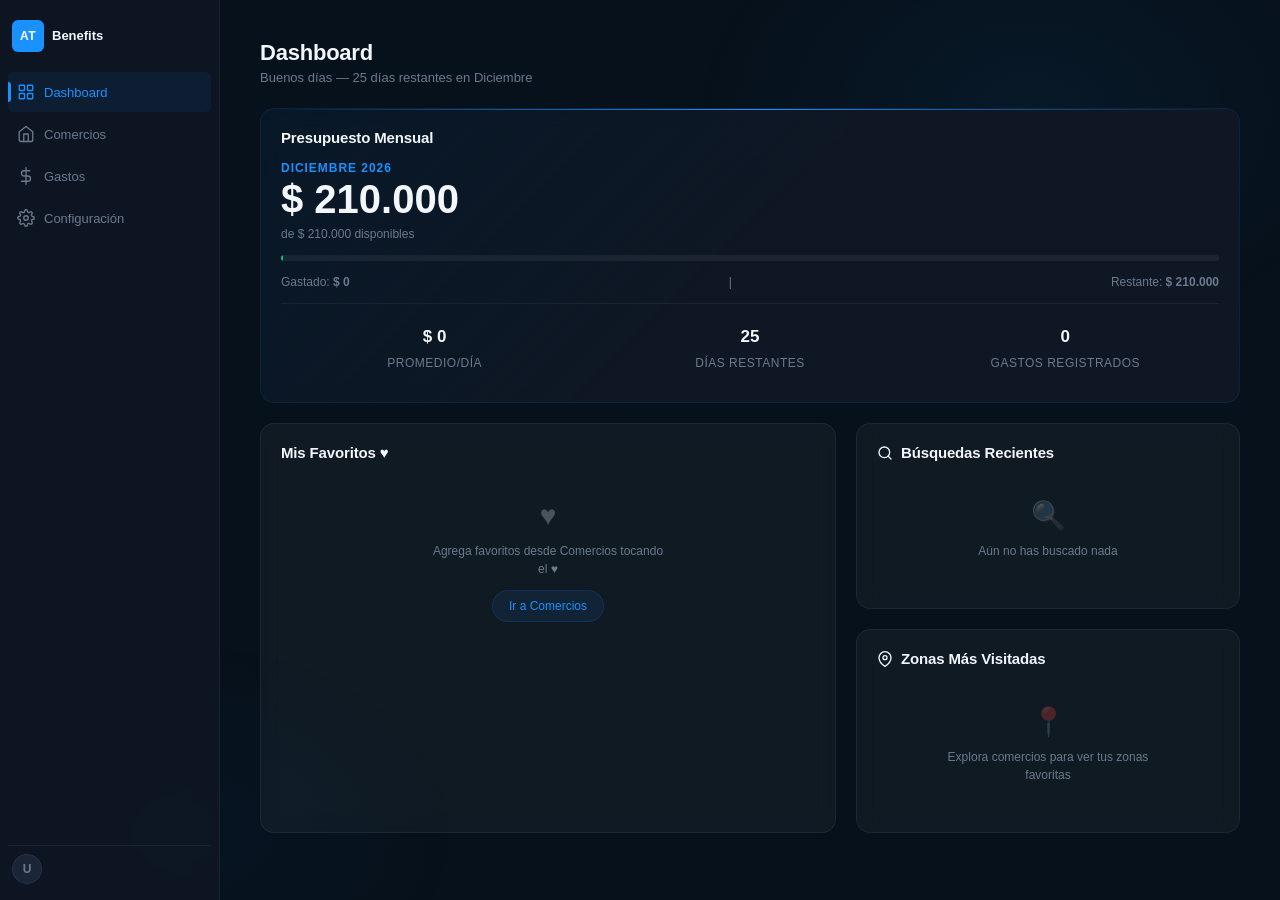
==== commit 0ba2aa03: "feat: gastos UX improvements — styles, layout and component updates Co-Authored-By: Claude Sonnet 4." ====
--- a/index.html
+++ b/index.html
@@ -14,7 +14,7 @@
 <link rel="stylesheet" href="css/nav.css?v=11">
 <link rel="stylesheet" href="css/comercios.css?v=14">
 <link rel="stylesheet" href="css/dashboard.css?v=18">
-<link rel="stylesheet" href="css/gastos.css?v=19">
+<link rel="stylesheet" href="css/gastos.css?v=25">
 <link rel="stylesheet" href="css/config.css?v=19">
 </head>
 <body>
@@ -74,8 +74,8 @@
 <!-- Components -->
 <script src="js/components/nav.js?v=7"></script>
 <script src="js/components/comercios.js?v=11"></script>
-<script src="js/components/dashboard.js?v=8"></script>
-<script src="js/components/gastos.js?v=7"></script>
+<script src="js/components/dashboard.js?v=9"></script>
+<script src="js/components/gastos.js?v=12"></script>
 <script src="js/components/config.js?v=9"></script>
 
 <!-- ======== BOOT ======== -->
--- a/css/gastos.css
+++ b/css/gastos.css
@@ -13,6 +13,60 @@
   display: flex;
   flex-direction: column;
   gap: var(--gap-md);
+}
+
+/* Analytics row: chart 3fr left | desglose + top locales 2fr right */
+.gastos__analytics-row {
+  display: grid;
+  grid-template-columns: 3fr 2fr;
+  gap: var(--gap-md);
+  align-items: start;
+}
+
+.gastos__analytics-right {
+  display: flex;
+  flex-direction: column;
+  gap: var(--gap-md);
+}
+
+@media (max-width: 900px) {
+  .gastos__analytics-row {
+    grid-template-columns: 1fr;
+  }
+}
+
+/* Budget card header: month selector + "+ Nuevo Gasto" button */
+.gastos__budget-header {
+  display: grid;
+  grid-template-columns: 1fr auto 1fr;
+  align-items: center;
+  margin-bottom: var(--gap);
+}
+.gastos__budget-header::before {
+  content: '';
+}
+
+.gastos__nuevo-btn {
+  display: flex;
+  align-items: center;
+  gap: 6px;
+  padding: 7px 14px;
+  border-radius: var(--radius);
+  background: var(--accent-gradient);
+  color: #fff;
+  font-size: var(--text-sm);
+  font-weight: var(--weight-semibold);
+  border: none;
+  cursor: pointer;
+  white-space: nowrap;
+  flex-shrink: 0;
+  justify-self: end;
+  transition: opacity var(--transition), box-shadow var(--transition);
+}
+
+.gastos__nuevo-btn:hover {
+  opacity: 0.9;
+  box-shadow: var(--shadow-accent);
 }
 
 
@@ -80,7 +134,8 @@
   align-items: center;
   justify-content: center;
   gap: var(--gap-md);
-  margin-bottom: var(--gap-md);
+  margin-bottom: 0;
+  justify-self: center;
 }
 
 .gastos__month-btn {
@@ -146,8 +201,9 @@
 
 .gastos__progress-bar {
   width: 100%;
-  height: 6px;
-  background: rgba(255, 255, 255, 0.06);
+  height: 4px;
+  background: rgba(255, 255, 255, 0.04);
+  box-shadow: inset 0 1px 2px rgba(0, 0, 0, 0.3);
   border-radius: var(--radius-full);
   overflow: hidden;
   position: relative;
@@ -161,18 +217,18 @@
 }
 
 .gastos__progress-fill--green {
-  background: linear-gradient(90deg, #22c55e, #4ade80);
-  box-shadow: 0 0 8px rgba(34, 197, 94, 0.3);
+  background: linear-gradient(90deg, #00a8e0, #0056b6);
+  box-shadow: 0 0 12px rgba(0, 168, 224, 0.4);
 }
 
 .gastos__progress-fill--yellow {
   background: linear-gradient(90deg, #f59e0b, #fbbf24);
-  box-shadow: 0 0 8px rgba(245, 158, 11, 0.3);
+  box-shadow: 0 0 10px rgba(245, 158, 11, 0.3);
 }
 
 .gastos__progress-fill--red {
   background: linear-gradient(90deg, #ef4444, #f87171);
-  box-shadow: 0 0 8px rgba(239, 68, 68, 0.3);
+  box-shadow: 0 0 10px rgba(239, 68, 68, 0.3);
 }
 
 
@@ -675,10 +731,10 @@
 
 .gastos__totals-bar-wrap {
   flex: 1;
-  height: 24px;
+  height: 5px;
   background: rgba(255, 255, 255, 0.04);
+  box-shadow: inset 0 1px 2px rgba(0, 0, 0, 0.3);
   border-radius: var(--radius-full);
-  overflow: hidden;
   position: relative;
 }
 
@@ -686,19 +742,17 @@
   height: 100%;
   border-radius: var(--radius-full);
   transition: width 0.6s var(--ease);
-  display: flex;
-  align-items: center;
-  justify-content: flex-end;
-  padding-right: 8px;
   min-width: 0;
 }
 
 .gastos__totals-bar--gastro {
-  background: linear-gradient(90deg, var(--gastro), #ff8f66);
+  background: linear-gradient(90deg, var(--gastro, #ff6b35), #ff8f66);
+  box-shadow: 0 0 8px rgba(255, 107, 53, 0.3);
 }
 
 .gastos__totals-bar--compras {
-  background: linear-gradient(90deg, var(--compras), #4ade80);
+  background: linear-gradient(90deg, var(--compras, #10b981), #4ade80);
+  box-shadow: 0 0 8px rgba(16, 185, 129, 0.3);
 }
 
 .gastos__totals-amount {
@@ -805,6 +859,11 @@
     font-size: var(--text-sm);
   }
 
+  .gastos__select option {
+    background: var(--surface2);
+    color: var(--text);
+  }
+
   .gastos__input-prefix {
     padding: 0 10px;
     font-size: var(--text-sm);
@@ -871,12 +930,12 @@
   }
 
   .gastos__totals-row {
-    flex-wrap: wrap;
+    flex-wrap: nowrap;
   }
 
   .gastos__totals-label {
-    min-width: 100%;
-    margin-bottom: var(--gap-xs);
+    min-width: 90px;
+    margin-bottom: 0;
   }
 
   .gastos__totals-extra {
@@ -902,6 +961,27 @@
 @media (max-width: 480px) {
   .gastos__card {
     padding: var(--gap);
+  }
+
+  .gastos__budget-header {
+    display: flex;
+    flex-direction: column;
+    align-items: center;
+    gap: var(--gap-md);
+  }
+
+  .gastos__budget-header::before {
+    display: none;
+  }
+
+  .gastos__nuevo-btn {
+    width: 100%;
+    justify-content: center;
+  }
+
+  .gastos__month-label {
+    min-width: 120px;
+    font-size: var(--text-lg);
   }
 
   .gastos__submit {
@@ -941,6 +1021,15 @@
   .gastos__select {
     padding: 8px 10px;
     font-size: var(--text-sm);
+  }
+  
+  .gastos__drawer {
+    width: 100%;
+    max-width: none;
+    height: 100%;
+    max-height: none;
+    border-radius: 0;
+    border: none;
   }
 
   .gastos__input-prefix {
@@ -1146,3 +1235,479 @@
   border-color: rgba(0, 0, 0, 0.06);
   color: var(--text);
 }
+
+
+/* ---------- Historial Chart Card ---------- */
+
+.gastos__historial {
+  background: linear-gradient(135deg, rgba(25,146,255,0.04) 0%, var(--surface) 70%);
+}
+
+/* CSS bar chart — fully responsive, no SVG */
+.gastos__chart-bars {
+  display: flex;
+  gap: 6px;
+  align-items: flex-end;
+}
+
+.gastos__chart-col {
+  flex: 1;
+  min-width: 0;
+  max-width: none;
+  display: flex;
+  flex-direction: column;
+  align-items: center;
+  gap: 3px;
+  opacity: 0.8;
+  transition: opacity var(--transition-fast);
+}
+
+.gastos__chart-col.active {
+  opacity: 1;
+}
+
+.gastos__chart-col-total {
+  font-size: var(--text-xs);
+  font-weight: var(--weight-medium); /* Softened from semibold */
+  color: var(--text2);
+  line-height: 1;
+  min-height: 14px;
+  opacity: 0; /* Hide by default, reveal on hover */
+  transform: translateY(4px);
+  transition: all var(--transition-fast);
+}
+
+.gastos__chart-col:hover .gastos__chart-col-total,
+.gastos__chart-col.active .gastos__chart-col-total {
+  opacity: 1;
+  transform: translateY(0);
+}
+
+.gastos__chart-col.active .gastos__chart-col-total {
+  color: var(--text);
+  font-weight: var(--weight-semibold);
+}
+
+.gastos__chart-col-inner {
+  width: 100%;
+  max-width: 24px; /* Ensure columns aren't excessively wide on 12 month view */
+  background: rgba(255, 255, 255, 0.02); /* Ghost track */
+  border-radius: 4px;
+  position: relative;
+}
+
+.gastos__chart-col-gastro {
+  position: absolute;
+  bottom: 0;
+  left: 0;
+  right: 0;
+  background: var(--gastro, #ff6b35);
+  border-radius: 4px; /* Fully rounded components */
+}
+
+.gastos__chart-col-compras {
+  position: absolute;
+  left: 0;
+  right: 0;
+  background: var(--compras, #10b981);
+  border-radius: 4px;
+}
+
+/* Tooltip is removed because total shows at the top */
+
+.gastos__chart-col-empty {
+  position: absolute;
+  bottom: 0;
+  left: 0;
+  right: 0;
+  min-height: 3px;
+  background: rgba(255, 255, 255, 0.08); /* More subtle empty indicator */
+  border-radius: 3px;
+}
+
+.gastos__chart-col-label {
+  font-size: 0.625rem;
+  color: var(--text3);
+  text-align: center;
+  line-height: 1;
+}
+
+.gastos__chart-col.active .gastos__chart-col-label {
+  color: var(--text);
+  font-weight: var(--weight-medium);
+}
+
+.gastos__chart-col-year {
+  font-size: 0.5625rem;
+  color: var(--text3);
+  text-align: center;
+  line-height: 1;
+  min-height: 10px;
+}
+
+.gastos__chart-legend {
+  display: flex;
+  gap: var(--gap-md);
+  margin-top: var(--gap-sm);
+  font-size: var(--text-xs);
+  color: var(--text2);
+  align-items: center;
+  justify-content: flex-end; /* Align legend to the right */
+}
+
+.gastos__chart-legend-dot {
+  width: 8px;
+  height: 8px;
+  border-radius: 2px;
+  display: inline-block;
+  flex-shrink: 0;
+}
+
+.gastos__chart-legend-dot.gastro-dot { background: var(--gastro, #ff6b35); }
+.gastos__chart-legend-dot.compras-dot { background: var(--compras, #10b981); }
+
+.gastos__chart-subtitle {
+  font-size: var(--text-sm);
+  font-weight: var(--weight-semibold);
+  color: var(--text2);
+  margin: var(--gap-md) 0 var(--gap-sm);
+}
+
+.gastos__locales-list {
+  display: flex;
+  flex-direction: column;
+  gap: 4px;
+}
+
+.gastos__locale-row {
+  display: flex;
+  justify-content: space-between;
+  align-items: center;
+  padding: 6px 10px;
+  border-radius: var(--radius-sm);
+  background: rgba(255, 255, 255, 0.02);
+  border: 1px solid transparent;
+  transition: background var(--transition), border-color var(--transition);
+}
+
+.gastos__locale-row:hover {
+  background: rgba(255, 255, 255, 0.04);
+  border-color: rgba(255, 255, 255, 0.08); /* More subtle hover */
+}
+
+.gastos__locale-name {
+  font-size: var(--text-sm);
+  color: var(--text2);
+  flex: 1;
+  min-width: 0;
+  overflow: hidden;
+  text-overflow: ellipsis;
+  white-space: nowrap;
+  margin-right: 10px;
+}
+
+.gastos__locale-amount {
+  font-size: var(--text-sm);
+  color: var(--text);
+  font-weight: var(--weight-medium);
+  white-space: nowrap;
+}
+
+.gastos__chart-empty {
+  font-size: var(--text-sm);
+  color: var(--text3);
+  text-align: center;
+  padding: var(--gap-md) 0;
+  margin: 0;
+}
+
+/* ---------- Historial Chart — Wrap, Grid & Tooltip ---------- */
+
+.gastos__chart-wrap {
+  position: relative;
+  /* Add subtle background for the grid area */
+  background: linear-gradient(180deg, transparent 0%, rgba(255, 255, 255, 0.01) 100%);
+  border-radius: var(--radius);
+  padding-top: 8px;
+}
+
+/* Grid covers exactly the bar area (BAR_H=80px), offset by label area (26px) */
+.gastos__chart-grid {
+  position: absolute;
+  left: 0;
+  right: 0;
+  bottom: 26px;
+  height: 180px;
+  pointer-events: none;
+}
+
+.gastos__chart-gridline {
+  position: absolute;
+  left: 0;
+  right: 0;
+  height: 1px;
+  background: rgba(255, 255, 255, 0.04); /* Subtler grid lines */
+}
+
+/* Hover: inactive columns become fully opaque */
+.gastos__chart-col:hover {
+  opacity: 1;
+}
+
+/* Hover: bar segments brighten */
+.gastos__chart-col:hover .gastos__chart-col-gastro,
+.gastos__chart-col:hover .gastos__chart-col-compras {
+  filter: brightness(1.15);
+}
+
+/* Tooltip: floats above inner bar area on hover */
+.gastos__bar-tooltip {
+  position: absolute;
+  top: 0;
+  left: 50%;
+  transform: translate(-50%, -110%);
+  background: var(--surface3);
+  color: var(--text);
+  font-size: var(--text-xs);
+  font-weight: var(--weight-semibold);
+  white-space: nowrap;
+  padding: 3px 7px;
+  border-radius: var(--radius-sm);
+  border: 1px solid var(--border-hover);
+  box-shadow: var(--shadow-md);
+  pointer-events: none;
+  opacity: 0;
+  transition: opacity var(--transition-fast);
+  z-index: 10;
+}
+
+.gastos__chart-col:hover .gastos__bar-tooltip {
+  opacity: 1;
+}
+
+/* ---------- Drawer ---------- */
+
+.gastos__drawer-overlay {
+  position: fixed;
+  inset: 0;
+  background: rgba(0, 0, 0, 0.55);
+  backdrop-filter: blur(2px);
+  -webkit-backdrop-filter: blur(2px);
+  z-index: 200;
+  opacity: 0;
+  pointer-events: none;
+  transition: opacity var(--transition);
+}
+
+.gastos__drawer-overlay.open {
+  opacity: 1;
+  pointer-events: all;
+}
+
+.gastos__drawer {
+  position: fixed;
+  top: 50%;
+  left: 50%;
+  transform: translate(-50%, -50%) scale(0.95);
+  width: 420px;
+  max-width: calc(100vw - 32px);
+  max-height: calc(100vh - 32px);
+  background: var(--surface2);
+  border: 1px solid var(--border);
+  border-radius: var(--radius-lg);
+  box-shadow: var(--shadow-xl);
+  z-index: 201;
+  display: flex;
+  flex-direction: column;
+  opacity: 0;
+  pointer-events: none;
+  transition: transform var(--transition), opacity var(--transition);
+  overflow-y: auto;
+}
+
+.gastos__drawer.open {
+  transform: translate(-50%, -50%) scale(1);
+  opacity: 1;
+  pointer-events: all;
+}
+
+.gastos__drawer-header {
+  display: flex;
+  align-items: center;
+  justify-content: space-between;
+  padding: var(--gap-md);
+  border-bottom: 1px solid var(--border);
+  position: sticky;
+  top: 0;
+  background: var(--surface2);
+  z-index: 1;
+  flex-shrink: 0;
+}
+
+.gastos__drawer-title {
+  font-size: var(--text-lg);
+  font-weight: var(--weight-semibold);
+  color: var(--text);
+}
+
+.gastos__drawer-close {
+  width: 32px;
+  height: 32px;
+  display: flex;
+  align-items: center;
+  justify-content: center;
+  border-radius: var(--radius);
+  background: transparent;
+  border: 1px solid transparent;
+  color: var(--text3);
+  cursor: pointer;
+  transition: background var(--transition), border-color var(--transition), color var(--transition);
+}
+
+.gastos__drawer-close:hover {
+  background: var(--glass-bg);
+  border-color: var(--border);
+  color: var(--text);
+}
+
+.gastos__drawer-body {
+  padding: var(--gap-md);
+  flex: 1;
+}
+
+/* ---------- Transaction Table ---------- */
+
+.gastos__tx-table {
+  width: 100%;
+  border-collapse: collapse;
+}
+
+.gastos__tx-table th {
+  font-size: var(--text-xs);
+  font-weight: var(--weight-semibold);
+  color: var(--text3);
+  text-transform: uppercase;
+  letter-spacing: 0.05em;
+  padding: 0 var(--gap-sm) var(--gap-sm);
+  text-align: left;
+  border-bottom: 1px solid var(--border);
+}
+
+.gastos__tx-table th.gastos__tx-th-amount {
+  text-align: right;
+}
+
+.gastos__tx-row {
+  transition: background var(--transition);
+}
+
+.gastos__tx-row:hover {
+  background: rgba(255, 255, 255, 0.025);
+}
+
+.gastos__tx-row td {
+  padding: 10px var(--gap-sm);
+  border-bottom: 1px solid rgba(255, 255, 255, 0.03);
+  vertical-align: middle;
+}
+
+.gastos__tx-icon {
+  width: 32px;
+  height: 32px;
+  border-radius: var(--radius-sm);
+  display: flex;
+  align-items: center;
+  justify-content: center;
+  font-size: 0.875rem;
+  flex-shrink: 0;
+}
+
+.gastos__tx-icon--gastro  { background: var(--gastro-bg); }
+.gastos__tx-icon--compras { background: var(--compras-bg); }
+
+.gastos__tx-commerce {
+  font-size: var(--text-sm);
+  font-weight: var(--weight-medium);
+  color: var(--text);
+}
+
+.gastos__tx-rubro-badge {
+  display: inline-flex;
+  align-items: center;
+  padding: 2px 8px;
+  border-radius: var(--radius-full);
+  font-size: var(--text-xs);
+  font-weight: var(--weight-medium);
+}
+
+.gastos__tx-rubro-badge--gastro  { background: var(--gastro-bg);  color: var(--gastro); }
+.gastos__tx-rubro-badge--compras { background: var(--compras-bg); color: var(--compras); }
+
+.gastos__tx-date {
+  font-size: var(--text-xs);
+  color: var(--text3);
+  white-space: nowrap;
+}
+
+.gastos__tx-amount {
+  font-size: var(--text-sm);
+  font-weight: var(--weight-semibold);
+  color: var(--text);
+  text-align: right;
+  white-space: nowrap;
+  display: block;
+}
+
+.gastos__tx-delete {
+  opacity: 0;
+  background: transparent;
+  border: none;
+  color: var(--danger);
+  cursor: pointer;
+  padding: 4px 6px;
+  border-radius: var(--radius-xs);
+  font-size: 0.75rem;
+  transition: opacity var(--transition), background var(--transition);
+}
+
+.gastos__tx-row:hover .gastos__tx-delete {
+  opacity: 1;
+}
+
+.gastos__tx-delete:hover {
+  background: var(--danger-bg);
+}
+
+/* Confirm delete inline in table */
+.gastos__tx-confirm {
+  display: flex;
+  align-items: center;
+  gap: var(--gap-sm);
+  white-space: nowrap;
+}
+
+.gastos__tx-confirm-yes {
+  font-size: var(--text-xs);
+  font-weight: var(--weight-semibold);
+  color: var(--danger);
+  background: var(--danger-bg);
+  border: 1px solid rgba(239, 68, 68, 0.2);
+  border-radius: var(--radius-xs);
+  cursor: pointer;
+  padding: 3px 8px;
+}
+
+.gastos__tx-confirm-no {
+  font-size: var(--text-xs);
+  color: var(--text3);
+  background: transparent;
+  border: 1px solid var(--border);
+  border-radius: var(--radius-xs);
+  cursor: pointer;
+  padding: 3px 8px;
+}
+
+@media (max-width: 600px) {
+  .gastos__tx-col-rubro,
+  .gastos__tx-col-fecha { display: none; }
+}
